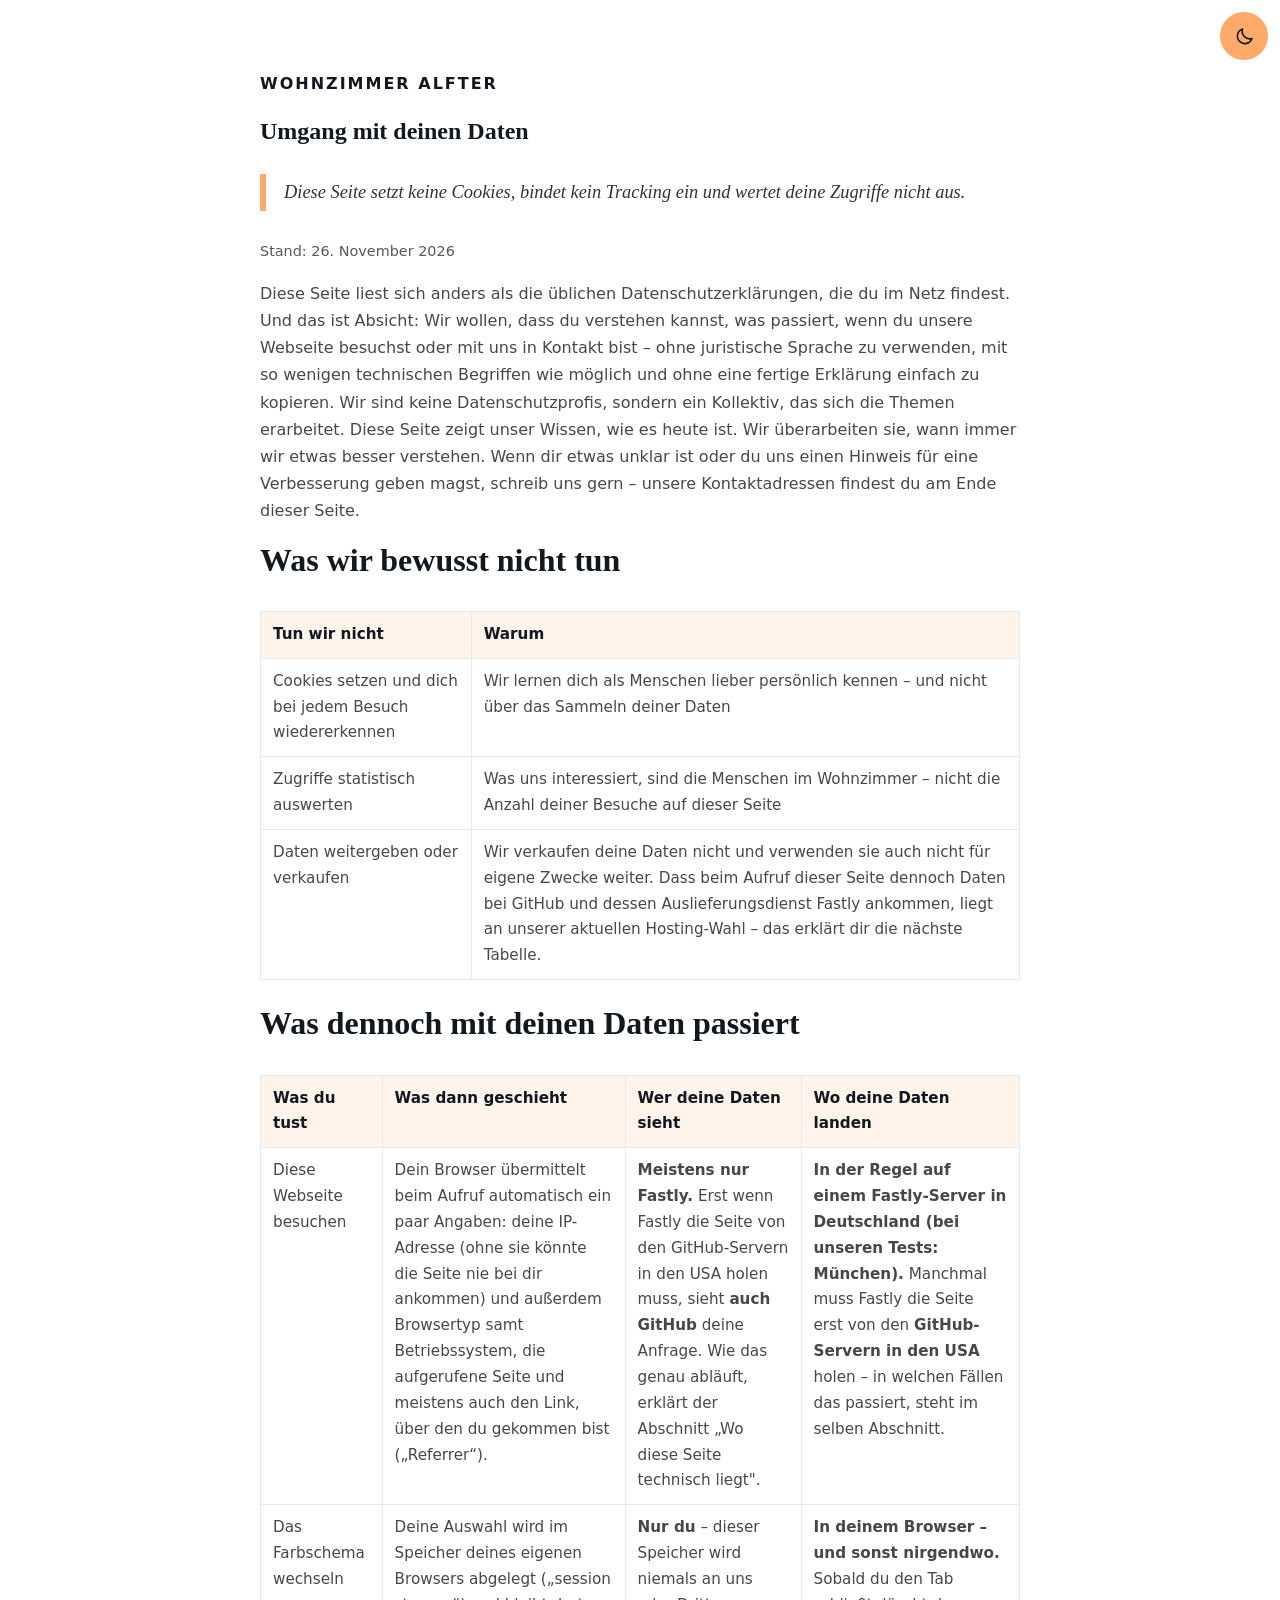
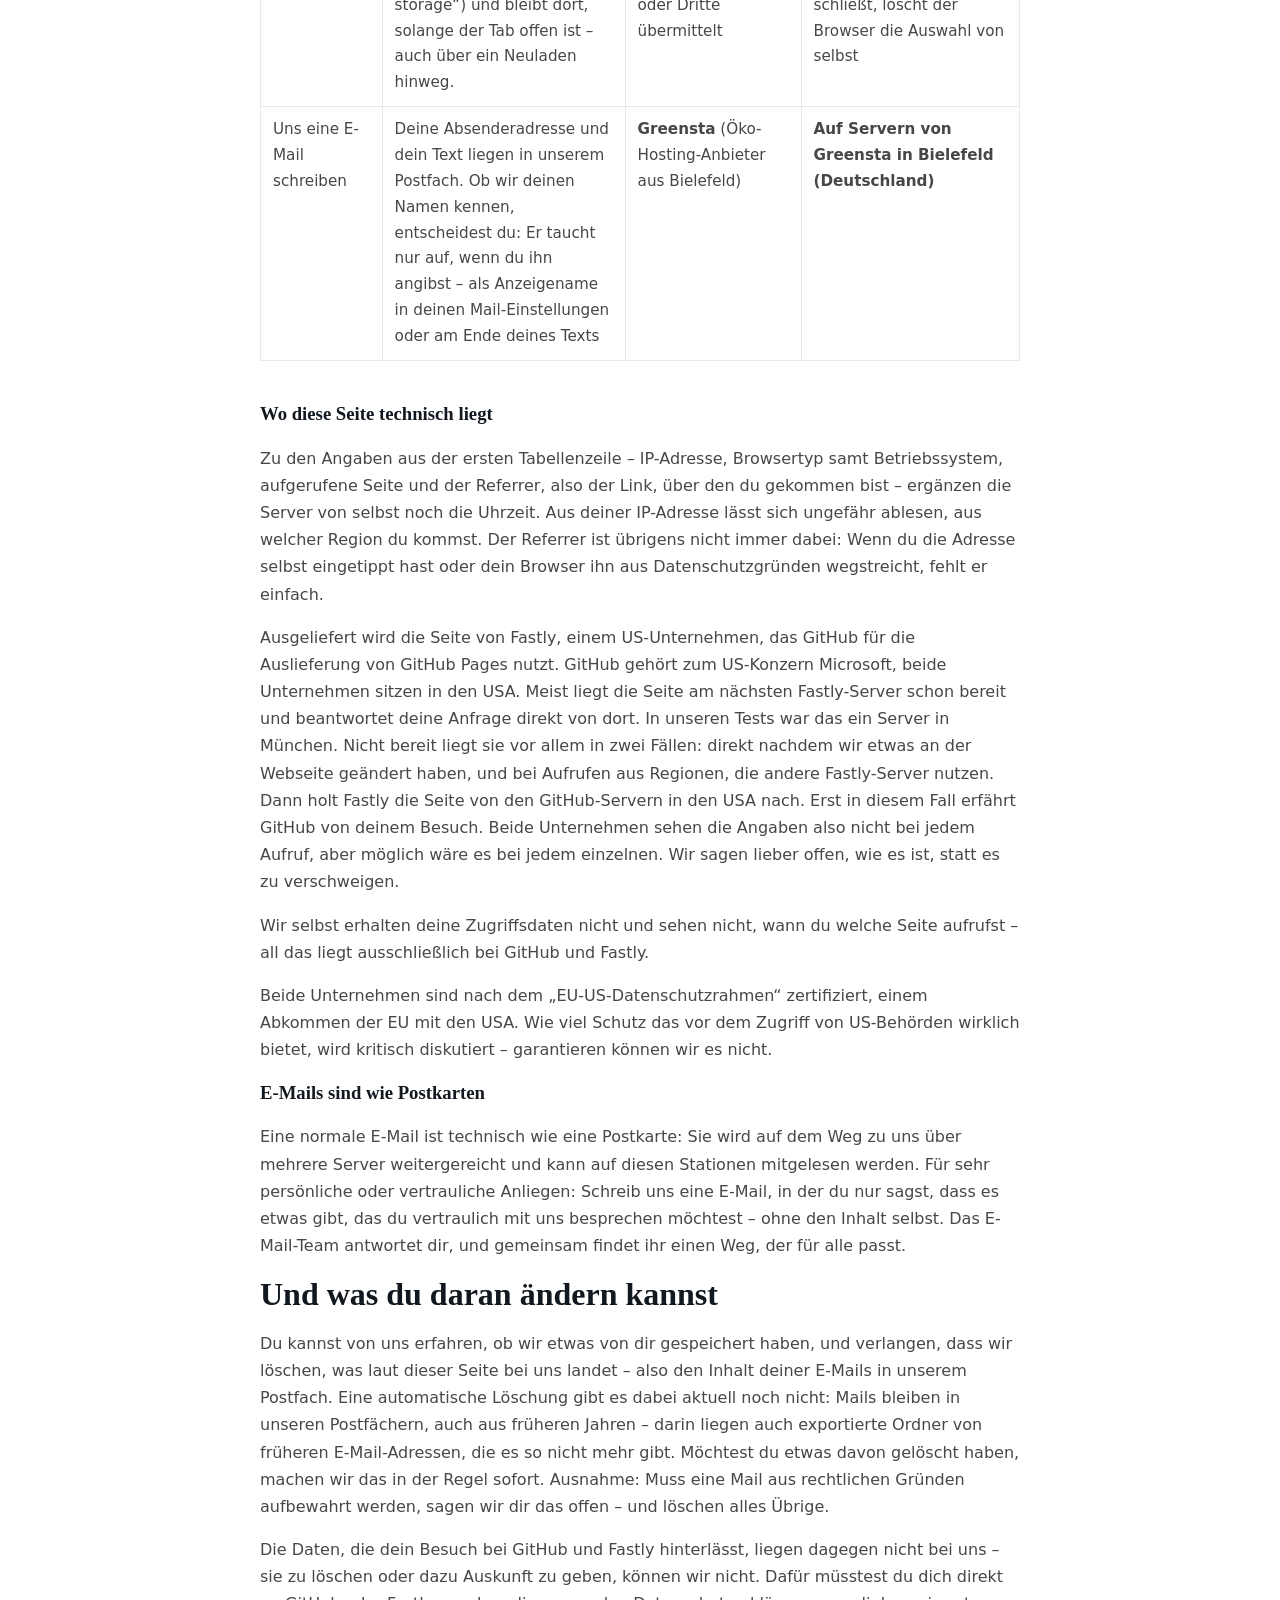
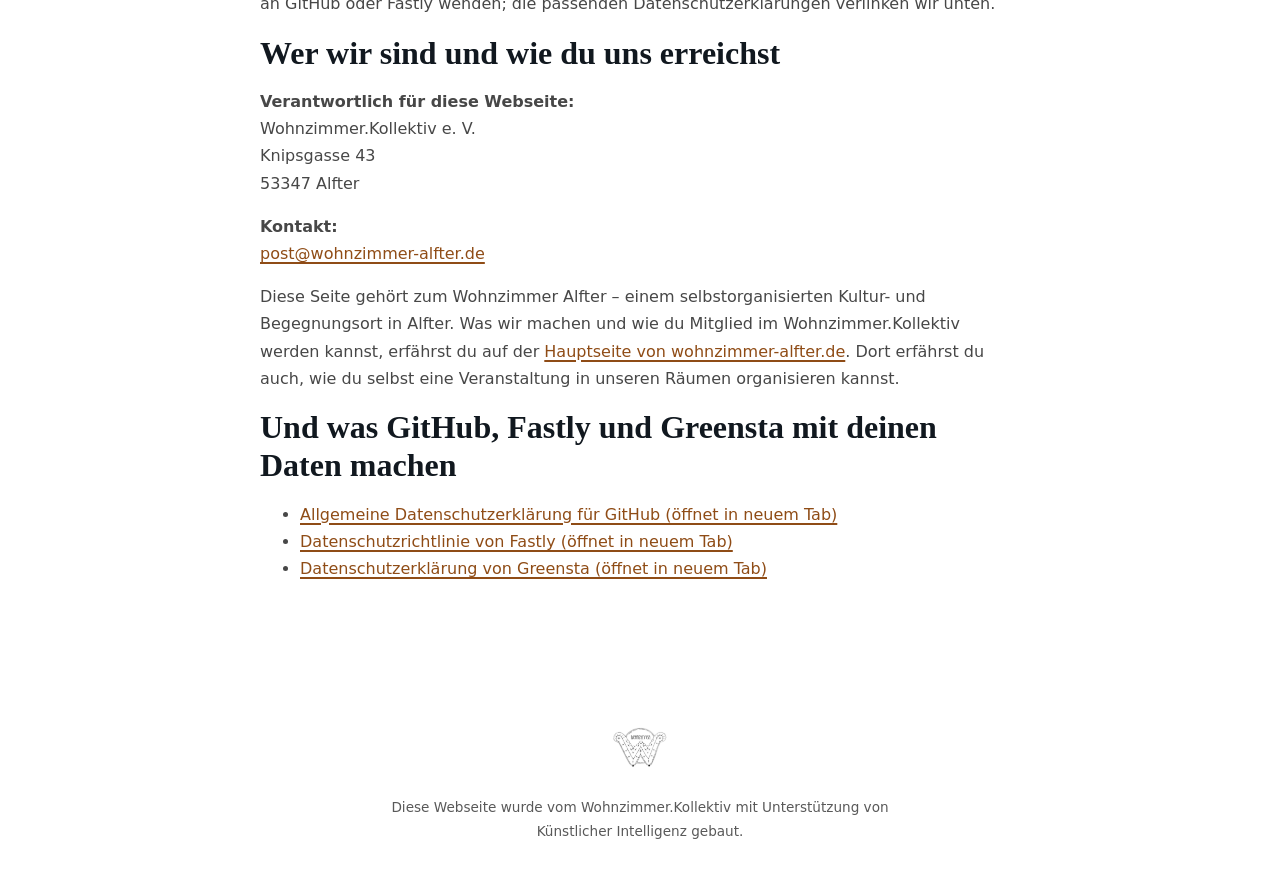
==== umgang-mit-daten.html @ 178ec010 "fix(content): Tabellenverweise auf der Datenseite präzisiert" ====
<!DOCTYPE html>
<html lang="de">
<head>
<meta charset="UTF-8">
<meta name="viewport" content="width=device-width, initial-scale=1.0">
<meta name="color-scheme" content="light dark">
<script>document.documentElement.classList.add("js");</script>
<script>
(function () {
  try {
    var theme = sessionStorage.getItem("theme");
    if (theme === "light" || theme === "dark") {
      document.documentElement.setAttribute("data-theme", theme);
    }
  } catch (e) {
    /* Ohne Speicherzugriff gilt das Systemtheme, wie bisher. */
  }
})();
</script>
<meta name="referrer" content="no-referrer">
<meta name="description" content="Wohnzimmer Alfter – Was mit deinen Daten passiert – und was nicht">
<title>Umgang mit deinen Daten – Wohnzimmer Alfter</title>

<link rel="stylesheet" href="assets/style.css">

<link
  rel="icon"
  type="image/jpeg"
  href="assets/wohnzimmer-logo.jpg"
>
</head>

<body>

<a class="skip-link" href="#inhalt">Zum Inhalt springen</a>

<button
  class="theme-toggle theme-toggle--floating"
  type="button"
  aria-label="Farbschema wechseln"
  title="Farbschema wechseln"
>
  <svg class="theme-icon theme-icon-sun" viewBox="0 0 24 24" aria-hidden="true">
    <circle cx="12" cy="12" r="4"></circle>
    <path d="M12 2v2m0 16v2M4.93 4.93l1.42 1.42m11.3 11.3 1.42 1.42M2 12h2m16 0h2M4.93 19.07l1.42-1.42m11.3-11.3 1.42-1.42"></path>
  </svg>
  <svg class="theme-icon theme-icon-moon" viewBox="0 0 24 24" aria-hidden="true">
    <path d="M20.5 14.2A8.5 8.5 0 0 1 9.8 3.5 8.5 8.5 0 1 0 20.5 14.2Z"></path>
  </svg>
</button>

<main id="inhalt" tabindex="-1">

<section>
<p class="kicker">Wohnzimmer Alfter</p>
<h1>Umgang mit deinen Daten</h1>

<div class="callout">
  <p>Diese Seite setzt keine Cookies, bindet kein
  Tracking ein und wertet deine Zugriffe nicht aus.</p>
</div>

<!-- Die "Stand"-Angabe nur aktualisieren, wenn die Seite eine neue
     Aussage trifft: etwa ein neuer Dienst, ein neuer Ort, an dem
     Daten landen, eine geänderte Rechtslage oder wenn ein Absatz,
     der erklärt, was mit Daten passiert, inhaltlich neu gefasst wurde.
     Änderungen, die keine neue Aussage treffen – Typo-Fixes,
     Markup-Reparaturen, CSS – lassen das Datum unberührt. -->
<p class="last-updated">Stand: <time datetime="2026-11-26">26. November 2026</time></p>

<p>
  Diese Seite liest sich anders als die üblichen
  Datenschutzerklärungen, die du im Netz findest. Und das ist
  Absicht: Wir wollen, dass du verstehen kannst, was passiert,
  wenn du unsere Webseite besuchst oder mit uns in Kontakt bist –
  ohne juristische Sprache zu verwenden, mit so wenigen
  technischen Begriffen wie möglich und ohne eine fertige
  Erklärung einfach zu kopieren. Wir sind
  keine Datenschutzprofis, sondern ein Kollektiv, das sich die
  Themen erarbeitet. Diese Seite zeigt unser Wissen, wie es heute
  ist. Wir überarbeiten sie, wann immer wir etwas besser verstehen.
  Wenn dir etwas unklar ist oder du uns einen Hinweis für eine
  Verbesserung geben magst, schreib uns gern – unsere Kontaktadressen
  findest du am Ende dieser Seite.
</p>

<h2>Was wir bewusst nicht tun</h2>

<div class="table-wrap">
<table>
  <thead>
    <tr><th>Tun wir nicht</th><th>Warum</th></tr>
  </thead>
  <tbody>
    <tr>
      <td>Cookies setzen und dich bei jedem Besuch wiedererkennen</td>
      <td>Wir lernen dich als Menschen lieber persönlich kennen – und nicht über das Sammeln deiner Daten</td>
    </tr>
    <tr>
      <td>Zugriffe statistisch auswerten</td>
      <td>Was uns interessiert, sind die Menschen im Wohnzimmer – nicht die Anzahl deiner Besuche auf dieser Seite</td>
    </tr>
    <tr>
      <td>Daten weitergeben oder verkaufen</td>
      <td>
        Wir verkaufen deine Daten nicht und verwenden sie auch
        nicht für eigene Zwecke weiter. Dass beim Aufruf dieser
        Seite dennoch Daten bei GitHub und dessen Auslieferungsdienst
        Fastly ankommen, liegt an unserer aktuellen Hosting-Wahl
        – das erklärt dir die nächste Tabelle.
      </td>
    </tr>
  </tbody>
</table>
</div>

<h2>Was dennoch mit deinen Daten passiert</h2>

<div class="table-wrap">
<table>
  <thead>
    <tr><th>Was du tust</th><th>Was dann geschieht</th><th>Wer deine Daten sieht</th><th>Wo deine Daten landen</th></tr>
  </thead>
  <tbody>
    <tr>
      <td>Diese Webseite besuchen</td>
      <td>
        Dein Browser übermittelt beim Aufruf automatisch ein paar
        Angaben: deine IP-Adresse (ohne sie könnte die Seite nie
        bei dir ankommen) und außerdem Browsertyp samt
        Betriebssystem, die aufgerufene Seite und meistens auch
        den Link, über den du gekommen bist („Referrer“).
      </td>
      <td>
        <strong>Meistens nur Fastly.</strong> Erst wenn Fastly
        die Seite von den GitHub-Servern in den USA holen muss,
        sieht <strong>auch GitHub</strong> deine Anfrage. Wie das
        genau abläuft, erklärt der Abschnitt
        „Wo diese Seite technisch liegt".
      </td>
      <td>
        <strong>In der Regel auf einem Fastly-Server in Deutschland
        (bei unseren Tests: München).</strong> Manchmal muss Fastly
        die Seite erst von den <strong>GitHub-Servern in den USA</strong>
        holen – in welchen Fällen das passiert, steht im selben
        Abschnitt.
      </td>
    </tr>
    <tr>
      <td>Das Farbschema wechseln</td>
      <td>
        Deine Auswahl wird im Speicher deines eigenen Browsers
        abgelegt („session storage“) und bleibt dort, solange der
        Tab offen ist – auch über ein Neuladen hinweg.
      </td>
      <td>
        <strong>Nur du</strong> – dieser Speicher wird niemals an
        uns oder Dritte übermittelt
      </td>
      <td>
        <strong>In deinem Browser – und sonst nirgendwo.</strong>
        Sobald du den Tab schließt, löscht der Browser die Auswahl
        von selbst
      </td>
    </tr>
    <tr>
      <td>Uns eine E-Mail schreiben</td>
      <td>
        Deine Absenderadresse und dein Text liegen in unserem
        Postfach. Ob wir deinen Namen kennen, entscheidest du:
        Er taucht nur auf, wenn du ihn angibst – als Anzeigename
        in deinen Mail-Einstellungen oder am Ende deines Texts
      </td>
      <td>
        <strong>Greensta</strong> (Öko-Hosting-Anbieter aus
        Bielefeld)
      </td>
      <td>
        <strong>Auf Servern von Greensta in Bielefeld
        (Deutschland)</strong>
      </td>
    </tr>
  </tbody>
</table>
</div>

<h3>Wo diese Seite technisch liegt</h3>

<p>
  Zu den Angaben aus der ersten Tabellenzeile – IP-Adresse,
  Browsertyp samt Betriebssystem, aufgerufene Seite und der
  Referrer, also der Link, über den du gekommen bist –
  ergänzen die Server von selbst noch die Uhrzeit. Aus deiner
  IP-Adresse lässt sich ungefähr ablesen, aus welcher Region du
  kommst. Der Referrer ist übrigens nicht immer dabei: Wenn du
  die Adresse selbst eingetippt hast oder dein Browser ihn aus
  Datenschutzgründen wegstreicht, fehlt er einfach.
</p>

<p>
  Ausgeliefert wird die Seite von Fastly, einem US-Unternehmen,
  das GitHub für die Auslieferung von GitHub Pages nutzt. GitHub
  gehört zum US-Konzern Microsoft, beide Unternehmen sitzen in
  den USA. Meist liegt die Seite am nächsten Fastly-Server schon
  bereit und beantwortet deine Anfrage direkt von dort. In
  unseren Tests war das ein Server in München. Nicht bereit
  liegt sie vor allem in zwei Fällen: direkt nachdem wir etwas
  an der Webseite geändert haben, und bei Aufrufen aus Regionen,
  die andere Fastly-Server nutzen. Dann holt Fastly die Seite
  von den GitHub-Servern in den USA nach. Erst in diesem Fall
  erfährt GitHub von deinem Besuch. Beide Unternehmen sehen die Angaben
  also nicht bei jedem Aufruf, aber möglich wäre es bei jedem einzelnen.
  Wir sagen lieber offen, wie es ist, statt es zu verschweigen.
</p>

<p>
  Wir selbst erhalten deine Zugriffsdaten nicht und sehen
  nicht, wann du welche Seite aufrufst – all das liegt
  ausschließlich bei GitHub und Fastly.
</p>

<p>
  Beide Unternehmen sind nach dem „EU-US-Datenschutzrahmen“
  zertifiziert, einem Abkommen der EU mit den USA. Wie viel Schutz
  das vor dem Zugriff von US-Behörden wirklich bietet, wird
  kritisch diskutiert – garantieren können wir es nicht.
</p>

<h3>E-Mails sind wie Postkarten</h3>

<p>
  Eine normale E-Mail ist technisch wie eine Postkarte: Sie
  wird auf dem Weg zu uns über mehrere Server weitergereicht
  und kann auf diesen Stationen mitgelesen werden.
  Für sehr persönliche oder vertrauliche Anliegen:
  Schreib uns eine E-Mail, in der du nur sagst, dass
  es etwas gibt, das du vertraulich mit uns besprechen
  möchtest – ohne den Inhalt selbst. Das E-Mail-Team antwortet
  dir, und gemeinsam findet ihr einen Weg, der für alle passt.
</p>

<h2>Und was du daran ändern kannst</h2>

<p>
  Du kannst von uns erfahren, ob wir etwas von dir gespeichert
  haben, und verlangen, dass wir löschen, was laut dieser Seite
  bei uns landet – also den Inhalt deiner E-Mails in unserem
  Postfach. Eine automatische Löschung gibt es dabei aktuell
  noch nicht: Mails bleiben in unseren Postfächern, auch aus
  früheren Jahren – darin liegen auch exportierte Ordner von
  früheren E-Mail-Adressen, die es so nicht mehr gibt. Möchtest
  du etwas davon gelöscht haben, machen wir das in der Regel
  sofort. Ausnahme: Muss eine Mail aus rechtlichen Gründen
  aufbewahrt werden, sagen wir dir das offen – und löschen
  alles Übrige.
</p>

<p>
  Die Daten, die dein Besuch bei GitHub und Fastly hinterlässt,
  liegen dagegen nicht bei uns – sie zu löschen oder dazu
  Auskunft zu geben, können wir nicht. Dafür müsstest du dich
  direkt an GitHub oder Fastly wenden; die passenden
  Datenschutzerklärungen verlinken wir unten.
</p>

<h2>Wer wir sind und wie du uns erreichst</h2>

<p>
  <strong>Verantwortlich für diese Webseite:</strong><br>
  Wohnzimmer.Kollektiv e. V.<br>
  Knipsgasse 43<br>
  53347 Alfter
</p>

<p>
  <strong>Kontakt:</strong><br>
  <!--
    Diese E-Mail-Adresse ist zum Schutz vor einfachen
    Sammel-Bots kodiert.

    @           = &#64;
    Bindestrich = &#45;
    Punkt       = &#46;
  -->
  <a href="mailto:post&#64;wohnzimmer&#45;alfter&#46;de">post@wohnzimmer-alfter.de</a>
</p>

<p>
  Diese Seite gehört zum Wohnzimmer Alfter – einem
  selbstorganisierten Kultur- und Begegnungsort in Alfter. Was wir
  machen und wie du Mitglied im Wohnzimmer.Kollektiv werden kannst,
  erfährst du auf der
  <a href="/">Hauptseite von wohnzimmer-alfter.de</a>.
  Dort erfährst du auch, wie du selbst eine Veranstaltung in
  unseren Räumen organisieren kannst.
</p>

<h2>Und was GitHub, Fastly und Greensta mit deinen Daten machen</h2>

<ul>
  <li>
    <a
      href="https://docs.github.com/de/site-policy/privacy-policies/github-general-privacy-statement"
      target="_blank"
      rel="noopener noreferrer"
    >Allgemeine Datenschutzerklärung für GitHub (öffnet in neuem Tab)</a>
  </li>
  <li>
    <a
      href="https://www.fastly.com/de/privacy"
      target="_blank"
      rel="noopener noreferrer"
    >Datenschutzrichtlinie von Fastly (öffnet in neuem Tab)</a>
  </li>
  <li>
    <a
      href="https://greensta.de/datenschutz"
      target="_blank"
      rel="noopener noreferrer"
    >Datenschutzerklärung von Greensta (öffnet in neuem Tab)</a>
  </li>
</ul>

</section>

</main>

<footer class="site-footer">
  <img
    src="assets/wohnzimmer-logo.jpg"
    alt="Logo des Wohnzimmers Alfter"
    width="447"
    height="447"
    loading="lazy"
  >
  <p class="footer-credit">
    Diese Webseite wurde vom Wohnzimmer.Kollektiv
    mit Unterstützung von Künstlicher Intelligenz gebaut.
  </p>
</footer>

<script>
const themeToggle = document.querySelector(".theme-toggle");
const root = document.documentElement;
const systemDark = window.matchMedia("(prefers-color-scheme: dark)");

function currentTheme() {
  return root.dataset.theme || (systemDark.matches ? "dark" : "light");
}

function updateThemeLabel() {
  const label = currentTheme() === "dark"
    ? "Hellen Modus aktivieren"
    : "Dunklen Modus aktivieren";
  themeToggle.setAttribute("aria-label", label);
  themeToggle.title = label;
}

updateThemeLabel();

themeToggle.addEventListener("click", () => {
  const next = currentTheme() === "dark" ? "light" : "dark";
  root.dataset.theme = next;
  try {
    sessionStorage.setItem("theme", next);
  } catch (e) {
    /* Wenn der Speicherzugriff verweigert wird, funktioniert das
       Umschalten trotzdem; die Wahl bleibt dann nur bis zum
       nächsten Neuladen erhalten. Das ist gewollt. */
  }
  updateThemeLabel();
});

systemDark.addEventListener("change", () => {
  if (!root.dataset.theme) updateThemeLabel();
});
</script>

</body>
</html>
---- assets/style.css ----
:root {
  color-scheme: light dark;

  --color-text:          light-dark(#474747, #f2f2f2);
  --color-heading:       light-dark(#11181F, #ffffff);
  --color-link:          light-dark(#8f4c16, #ffd19e);
  --color-cta-text:      #11181F;
  --color-text-strong:   light-dark(#333333, #ffffff);
  --color-text-muted:    light-dark(#595959, #d0d0d0);
  --color-background:    light-dark(#ffffff, #101010);
  --color-surface-soft:  light-dark(#fff3ea, #191919);
  --color-border:        light-dark(#e8e8e8, #767676);
  --color-border-mobile: light-dark(#f0f0f0, #767676);
  --color-accent:        light-dark(#ffa96b, #ffb477);
  --color-accent-hover:  light-dark(#ff9b4d, #ffc890);
  --color-link-hover:    light-dark(#8f4c16, #ffe0bd);
  --nav-height: 56px;
}

:root[data-theme="light"] { color-scheme: light; }
:root[data-theme="dark"]  { color-scheme: dark; }

body {
  font-family: system-ui, -apple-system, "Segoe UI", Roboto, Helvetica, Arial, sans-serif;
  line-height: 1.7;
  margin: 0;
  color: var(--color-text);
  background: var(--color-background);
  text-align: start;
}

.skip-link {
  position: absolute;
  inset-block-start: 12px;
  inset-inline-start: 12px;
  z-index: 100;
  padding-block: 10px;
  padding-inline: 16px;
  background: var(--color-background);
  color: var(--color-text);
  border-radius: 0 0 6px 0;
  font-size: 1rem;
  transform: translateY(-200%);
}

.skip-link:focus {
  transform: none;
}

h1,h2,h3,h4{font-family:Georgia,"Times New Roman",serif;color:var(--color-heading);line-height:1.2;font-weight:600;}
header.hero{position:relative;min-height:70vh;display:flex;flex-direction:column;justify-content:flex-end;align-items:center;text-align:center;color:#fff;overflow:hidden;}
header.hero img{position:absolute;inset:0;width:100%;height:100%;object-fit:cover;filter:saturate(.5) contrast(1.02) sepia(.15);}
header.hero .veil{position:absolute;inset:0;background:linear-gradient(to top,rgba(17,24,31,.72),rgba(17,24,31,.15) 60%,rgba(17,24,31,.1));}

header.hero .inner {
  position: relative;
  z-index: 2;
  padding-block: 60px 48px;
  padding-inline: 20px;
  display: flex;
  flex-direction: column;
  align-items: center;
  gap: 16px;
}

header.hero .logo{position:relative;width:92px;height:92px;object-fit:cover;border-radius:50%;border:3px solid rgba(255,255,255,.85);filter:none;}
header.hero h1{font-size:clamp(2.4rem,7vw,4rem);letter-spacing:.02em;color:#fff;margin:0;}
header.hero p.tag {
  font-family: Georgia, serif;
  font-style: italic;
  font-size: clamp(1rem, 2.5vw, 1.3rem);
  color: #f5d9c4;
  margin-block: 14px 0;
  margin-inline: auto;
  max-width: 600px;
}

nav {
  position: sticky;
  top: 0;
  z-index: 20;
  background: var(--color-background);
  box-shadow: 0 2px 6px rgba(17, 24, 31, .08);
}

nav ul {
  list-style: none;
  margin: 0;
  padding: 0;
  display: flex;
  justify-content: center;
  flex-wrap: wrap;
  column-gap: 6px;
}

@media (min-width: 641px) {
  nav ul[popover] {
    position: static;
    inset: auto;
    width: auto;
    margin: 0;
    border: 0;
    padding: 0;
    overflow: visible;
    background: transparent;
    color: inherit;
  }
}

nav li {
  margin: 0;
}

nav a {
  display: block;
  padding-block: 14px;
  padding-inline: 16px;
  color: var(--color-link);
  text-decoration: none;
  font-size: .9rem;
  letter-spacing: .5px;
  border-block-end: 2px solid transparent;
}
  
nav a:hover {
  color: var(--color-link-hover);
  border-block-end-color: var(--color-link-hover);
}

nav a.active {
  border-block-end-color: var(--color-link-hover);
  font-weight: 600;
}

html:not(.js) .theme-toggle { display: none; }

.theme-toggle {
  position: absolute;
  top: 50%;
  right: 12px;
  transform: translateY(-50%);
  display: grid;
  place-items: center;
  width: 48px;
  height: 48px;
  padding: 0;
  border: 0;
  border-radius: 50%;
  background: var(--color-accent);
  color: var(--color-cta-text);
  cursor: pointer;
}

.theme-icon {
  width: 21px;
  height: 21px;
  fill: none;
  stroke: currentColor;
  stroke-width: 1.8;
  stroke-linecap: round;
  stroke-linejoin: round;
}

.theme-icon-sun {
  display: none;
}

.theme-icon-moon {
  display: block;
}

:root[data-theme="dark"] {
  .theme-icon-sun {
    display: block;
  }
  .theme-icon-moon {
    display: none;
  }
}

@media (prefers-color-scheme: dark) {
  :root:not([data-theme]) {
    .theme-icon-sun {
      display: block;
    }
    .theme-icon-moon {
      display: none;
    }
  }
}

main {
  max-width: 760px;
  margin-block: 0;
  margin-inline: auto;
  padding-inline: 20px;
}

section {
  padding-block: 70px;
  scroll-margin-top: var(--nav-height);
  border-block-end: 1px solid var(--color-border);
}

section:last-of-type {
  border-block-end: none;
}

section h2 {
  font-size: clamp(1.6rem, 3.5vw, 2rem);
  margin-block: 0 8px;
}

section .kicker {
  text-transform: uppercase;
  letter-spacing: 2px;
  font-size: 1rem;
  color: var(--color-heading);
  font-weight: 600;
  margin-block: 0 6px;
}

#neuigkeiten .news-item + .news-item {
  margin-block-start: 2rem;
}

#neuigkeiten details > summary {
  max-width: 100%;
  padding: 0.65rem 0.9rem;
  border: 1px solid var(--color-heading);
  border-radius: 0.35rem;
  color: var(--color-heading);
  font-weight: 600;
  cursor: pointer;
}

#neuigkeiten details > summary:hover {
  color: var(--color-link-hover);
  border-color: var(--color-link-hover);
}

#neuigkeiten details[open] > summary {
  margin-block-end: 0.75rem;
}

section .lede{font-size:1.1rem;color:var(--color-text-strong);letter-spacing:.2px;}

.panel {
  background: var(--color-surface-soft);
  border: 2px solid var(--color-accent);
  border-radius: 4px;
  padding-block: 26px 6px;
  padding-inline: 26px;
  margin-block: 28px;
}

.panel h3 {
  margin-block-start: 0;
}

.panel p{letter-spacing:.3px;}

.callout {
  border-inline-start: 6px solid var(--color-accent);
  padding-block: 4px;
  padding-inline: 18px;
  margin-block: 28px;
  color: var(--color-text-strong);
}

.callout p{font-family:Georgia,serif;font-style:italic;font-size:1.15rem;line-height:1.6;margin:0;}

figure {
  margin-block: 26px;
}

figure img{width:100%;height:auto;display:block;border-radius:4px;filter:saturate(.55) contrast(1.02) sepia(.14);}
figure.wide img{max-height:420px;object-fit:cover;}

figcaption {
  font-size: 1rem;
  color: var(--color-text-muted);
  margin-block-start: 8px;
  letter-spacing: normal;
  line-height: 1.5;
}

.gallery {
  display: grid;
  grid-template-columns: 1fr 1fr;
  gap: 14px;
  margin-block: 24px;
}

.gallery figure{margin:0;}
.gallery img{width:100%;height:220px;object-fit:cover;border-radius:4px;filter:saturate(.55) contrast(1.02) sepia(.14);}
.gallery figcaption{font-size:1rem;}

ol.steps {
  padding-inline-start: 20px;
}

ol.steps li {
  margin-block-end: 12px;
}

.contact-grid {
  display: grid;
  grid-template-columns: 1fr 1fr;
  gap: 24px;
  margin-block-start: 22px;
}

.contact-block{border:1px solid var(--color-border);border-radius:6px;padding:20px;}

.contact-block h3 {
  margin-block-start: 0;
  font-size: 1.05rem;
}

.contact-block a{color:var(--color-link);}

a {
  color: var(--color-link);
  text-decoration: underline;
  text-underline-offset: 0.2em;
  text-decoration-thickness: 1.5px;
}

a:hover {
  color: var(--color-link-hover);
  text-decoration-thickness: 2px;
}

.cta {
  display: inline-block;
  background: var(--color-accent);
  color: var(--color-link);
  text-decoration: none;
  font-weight: 600;
  padding-block: 12px;
  padding-inline: 22px;
  border-radius: 4px;
  margin-block-start: 10px;
  letter-spacing: .5px;
}

.cta:hover{background:var(--color-accent-hover);color:var(--color-link);}
.cta,.cta:hover{color:var(--color-cta-text);}

.site-footer {
  text-align: center;
  margin-block: 50px 44px;
}

.site-footer img {
  height: 56px;
  width: auto;
  opacity: 0.9;
  margin-block-end: 14px;
}

.footer-credit {
  font-size: 0.85rem;
  color: var(--color-text-muted);
  max-width: 60ch;
  margin-block: 0;
  margin-inline: auto;
}

.footer-credit a {
  padding-block: 12px;
  margin-block-start: 4px;
}

.nav-toggle{display:none;background:none;border:none;cursor:pointer;padding:14px;margin:0;}

.nav-toggle .bar {
  display: block;
  width: 22px;
  height: 2px;
  background: var(--color-heading);
  margin-block: 5px;
  transition: transform .2s ease, opacity .2s ease;
}

@supports not selector(:popover-open) {
  html:not(.js) .nav-toggle {
    display: none;
  }
}

@media (max-width: 640px) {
  :root {
    --nav-height: 64px;
  }

  nav {
    padding-block: 8px;
  }
  
  .gallery,
  .contact-grid {
    grid-template-columns: 1fr;
  }

  /* Der Burger-Button hat eine feste Größe von 48×48 Pixel.
     Zusammen mit dem Abstand über und unter ihm ist die
     Navigationsleiste dadurch immer genau 64 Pixel hoch.
     Das Menü weiter unten wird genau an diesen Wert
     angepasst (top: 64px), damit es direkt unter der
     Leiste erscheint. */
  .nav-toggle {
    display: flex;
    flex-direction: column;
    justify-content: center;
    align-items: center;
    gap: 5px;
    width: 48px;
    height: 48px;
    padding: 0;
    margin-block: 0;
    margin-inline: auto 6px;
  }

  .nav-toggle .bar {
    margin-block: 0;
  }

  .theme-toggle {
    right: 64px;
}
 
  nav ul:not(:popover-open) {
    display: none;
  }

  nav ul:popover-open {
    display: flex;
    flex-direction: column;
    flex-wrap: nowrap;
    justify-content: flex-start;
    row-gap: 8px;
    box-sizing: border-box;
    position: fixed;
    inset: auto;
    top: 64px;
    left: 0;
    margin: 0;
    border: 0;
    padding-block: 6px;
    padding-inline: 8px;
    background: var(--color-background);
    box-shadow: 0 4px 12px rgba(17, 24, 31, .12);
    max-height: calc(100vh - 64px);
    max-height: calc(100dvh - 64px);
    overflow-y: auto;
    overscroll-behavior-y: contain;
  }

  nav ul:popover-open a {
    padding-block: 10px;
    padding-inline: 20px;
    text-align: center;
    border-block-end: 1px solid var(--color-border-mobile);
    border-inline-start: 4px solid transparent;
  }

  nav ul:popover-open a.active {
    border-inline-start-color: var(--color-link-hover);
    background: var(--color-surface-soft);
    font-weight: 600;
  }

  nav ul:popover-open a:last-child {
    border-block-end: none;
  }

  @supports not selector(:popover-open) {
    html:not(.js) nav ul {
      display: flex;
    }

    html.js nav ul {
      display: none;
    }
  }

  /* Fallback für Browser ohne Popover-API: das JS steuert die
     Sichtbarkeit über die Klasse .open (siehe Script unten). */

  nav ul.open {
    display: flex;
    box-sizing: border-box;
    position: absolute;
    top: 100%;
    bottom: auto;
    left: 0;
    right: 0;
    flex-direction: column;
    row-gap: 8px;
    justify-content: flex-start;
    flex-wrap: nowrap;
    background: var(--color-background);
    box-shadow: 0 4px 12px rgba(17, 24, 31, .12);
    z-index: 1;
    max-height: calc(100vh - 56px);
    max-height: calc(100dvh - 56px);
    overflow-y: auto;
    overscroll-behavior-y: contain;
    padding-block: 6px;
    padding-inline: 8px;
  }

  nav ul.open.open-up {
    top: auto;
    bottom: 100%;
  }

  nav ul.open a {
    padding-block: 10px;
    padding-inline: 20px;
    text-align: center;
    border-block-end: 1px solid var(--color-border-mobile);
    border-inline-start: 4px solid transparent;
  }

  nav ul.open a.active {
    border-inline-start-color: var(--color-link-hover);
    background: var(--color-surface-soft);
    font-weight: 600;
  }

  nav ul.open a:last-child {
    border-block-end: none;
  }
}

  nav.open .nav-toggle .bar:nth-child(1){transform:translateY(7px) rotate(45deg);}
  nav.open .nav-toggle .bar:nth-child(2){opacity:0;}
  nav.open .nav-toggle .bar:nth-child(3){transform:translateY(-7px) rotate(-45deg);}

:focus-visible {
  outline: 3px solid var(--color-link-hover);
  outline-offset: 3px;
}

header.hero .hero-copy {
  padding-block: 10px;
  padding-inline: 18px;
  border-radius: 8px;
  background: rgba(17, 24, 31, .86);
}

@media (prefers-reduced-motion: no-preference) {
  html {
    scroll-behavior: smooth;
  }
}

@media (prefers-reduced-motion: reduce) {
  .nav-toggle .bar {
    transition: none;
  }
}

/* Floating theme toggle (Umgang-mit-Daten-Seite, ohne Navigation) */
.theme-toggle--floating {
  position: fixed;
  inset-block-start: 12px;
  inset-inline-end: 12px;
  transform: none;
  z-index: 30;
}

table {
  width: 100%;
  border-collapse: collapse;
  margin-block: 24px;
  font-size: 0.95rem;
}

caption {
  text-align: start;
  font-weight: 600;
  color: var(--color-heading);
  margin-block-end: 10px;
}

th, td {
  border: 1px solid var(--color-border);
  padding: 10px 12px;
  text-align: start;
  vertical-align: top;
}

th {
  background: var(--color-surface-soft);
  color: var(--color-heading);
}

.table-wrap {
  overflow-x: auto;
}

.table-wrap table {
  min-width: 560px;
}

.last-updated {
  font-size: 0.9rem;
  color: var(--color-text-muted);
}
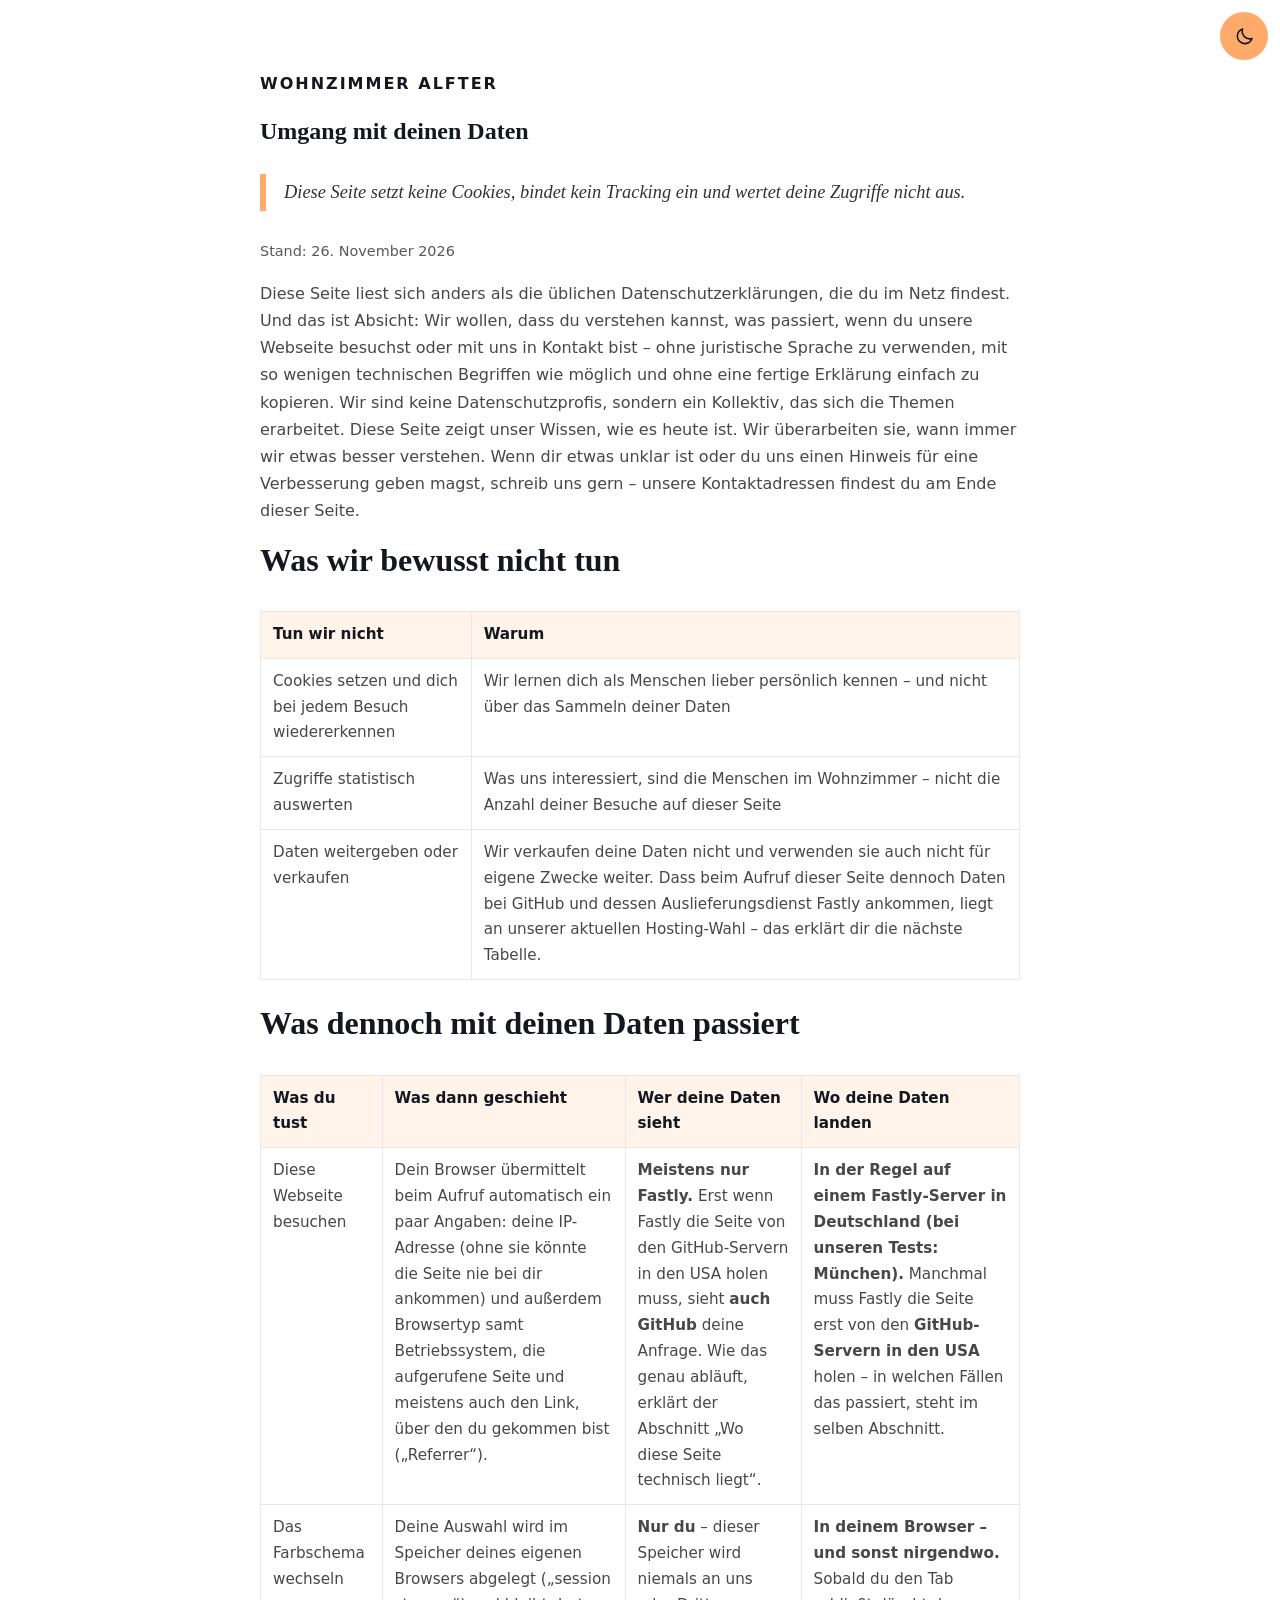
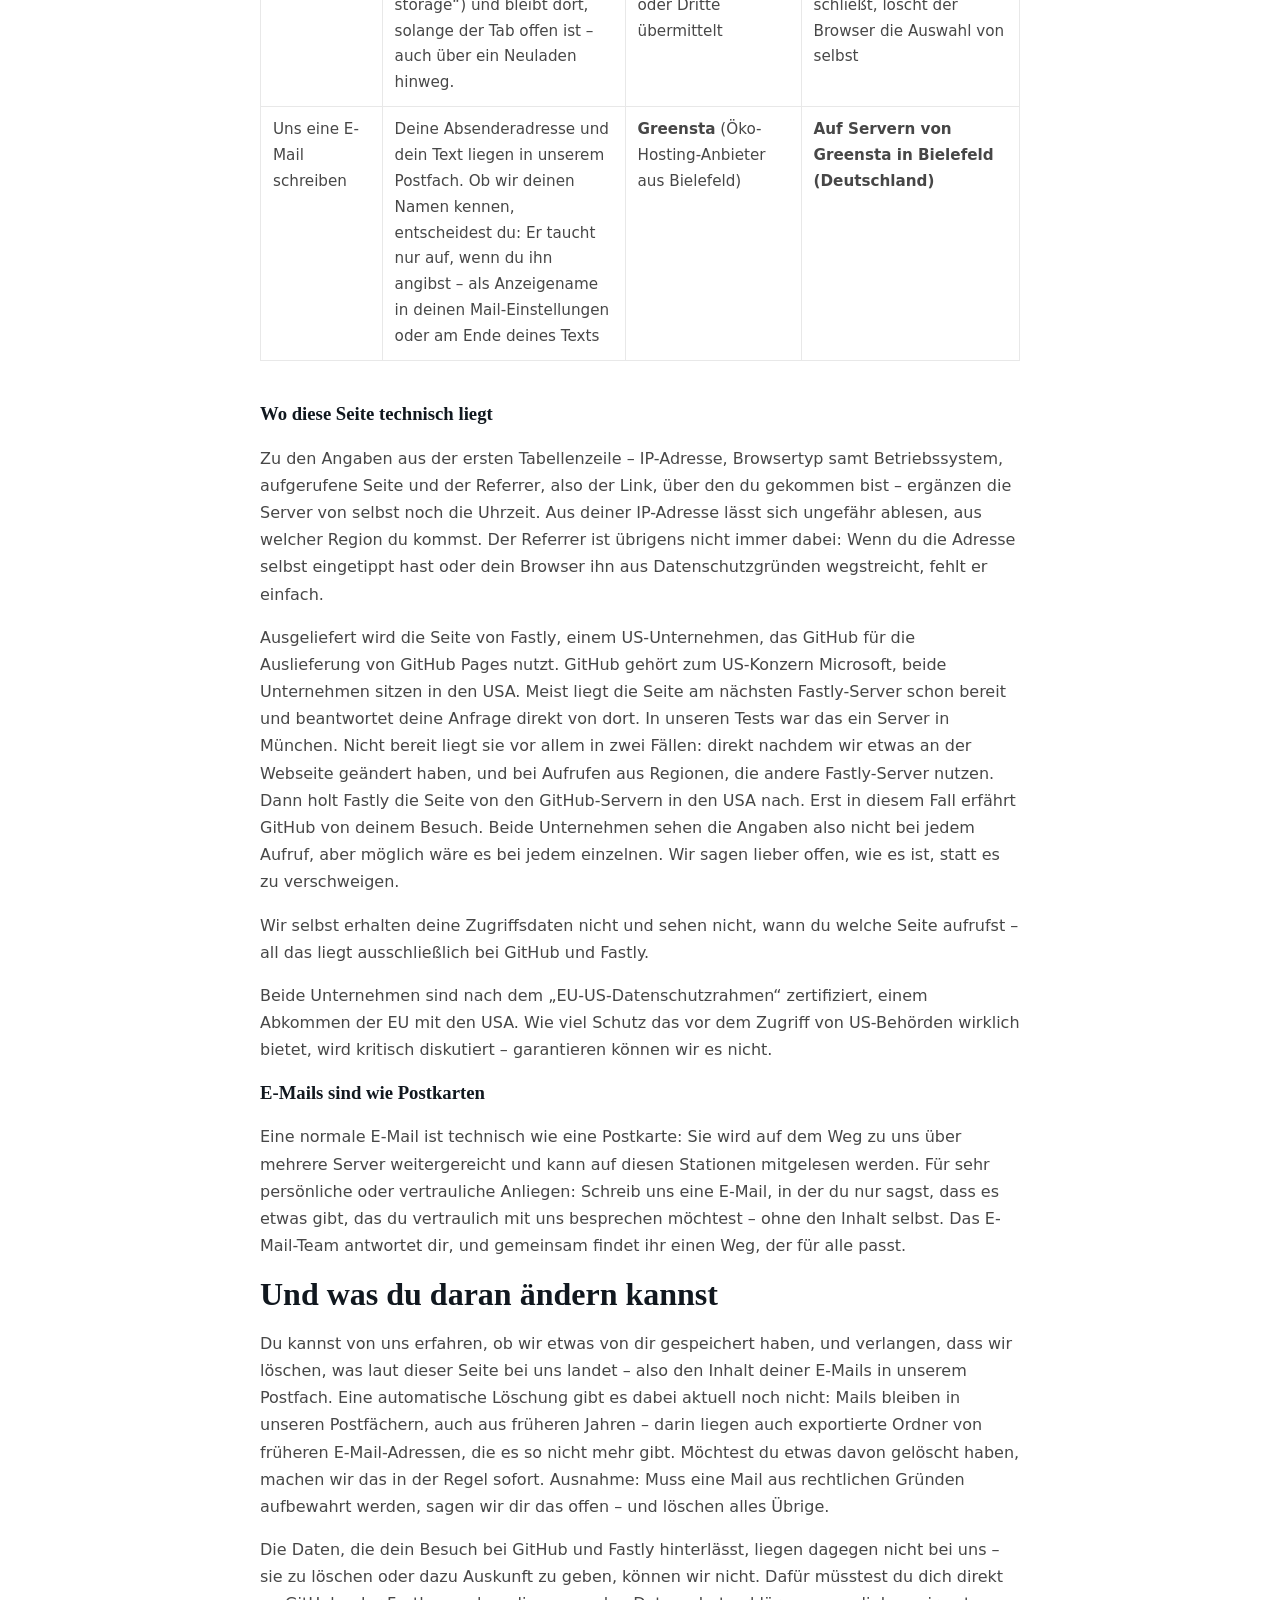
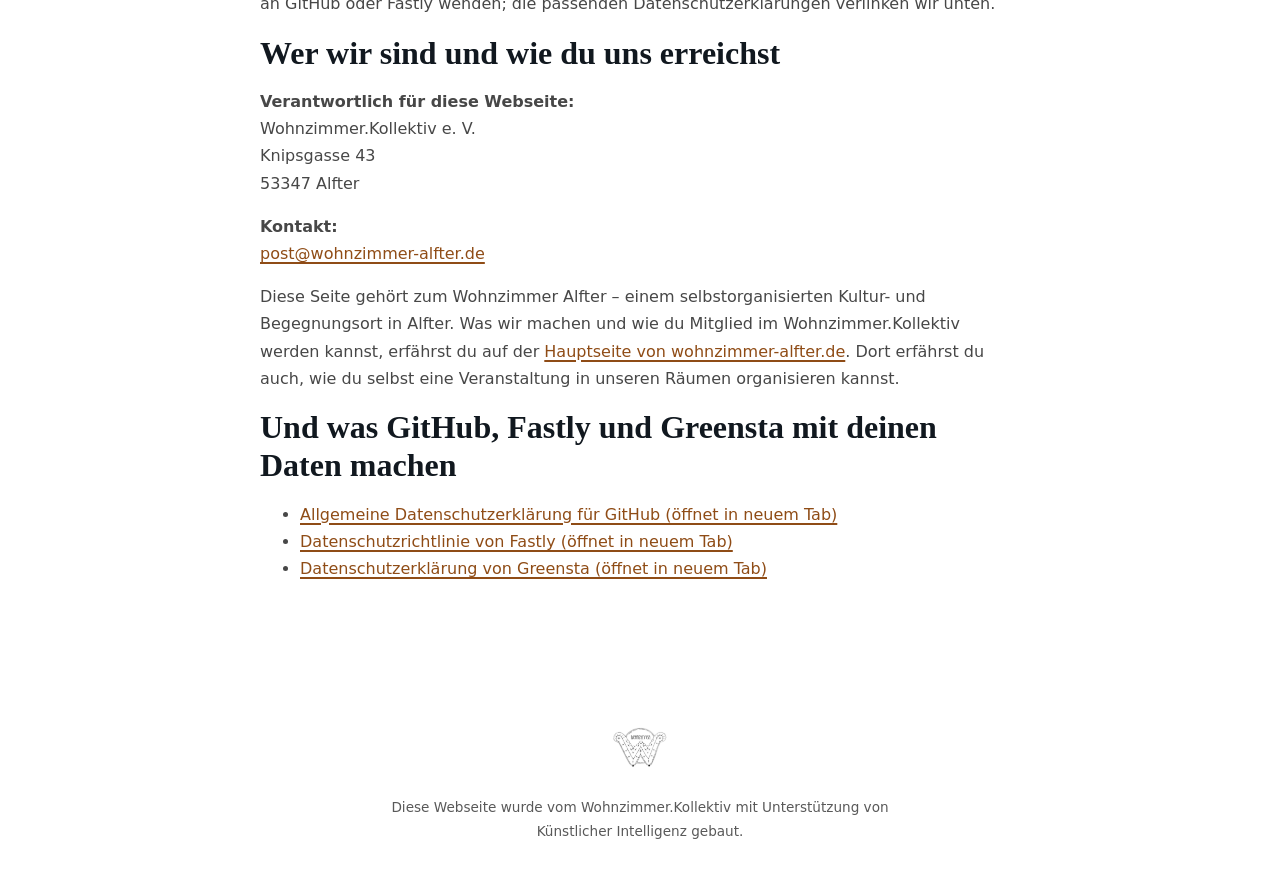
==== commit 30d2d128: "fix(content): schließendes Anführungszeichen ergänzt" ====
--- a/umgang-mit-daten.html
+++ b/umgang-mit-daten.html
@@ -136,7 +136,7 @@
         die Seite von den GitHub-Servern in den USA holen muss,
         sieht <strong>auch GitHub</strong> deine Anfrage. Wie das
         genau abläuft, erklärt der Abschnitt
-        „Wo diese Seite technisch liegt".
+        „Wo diese Seite technisch liegt“.
       </td>
       <td>
         <strong>In der Regel auf einem Fastly-Server in Deutschland
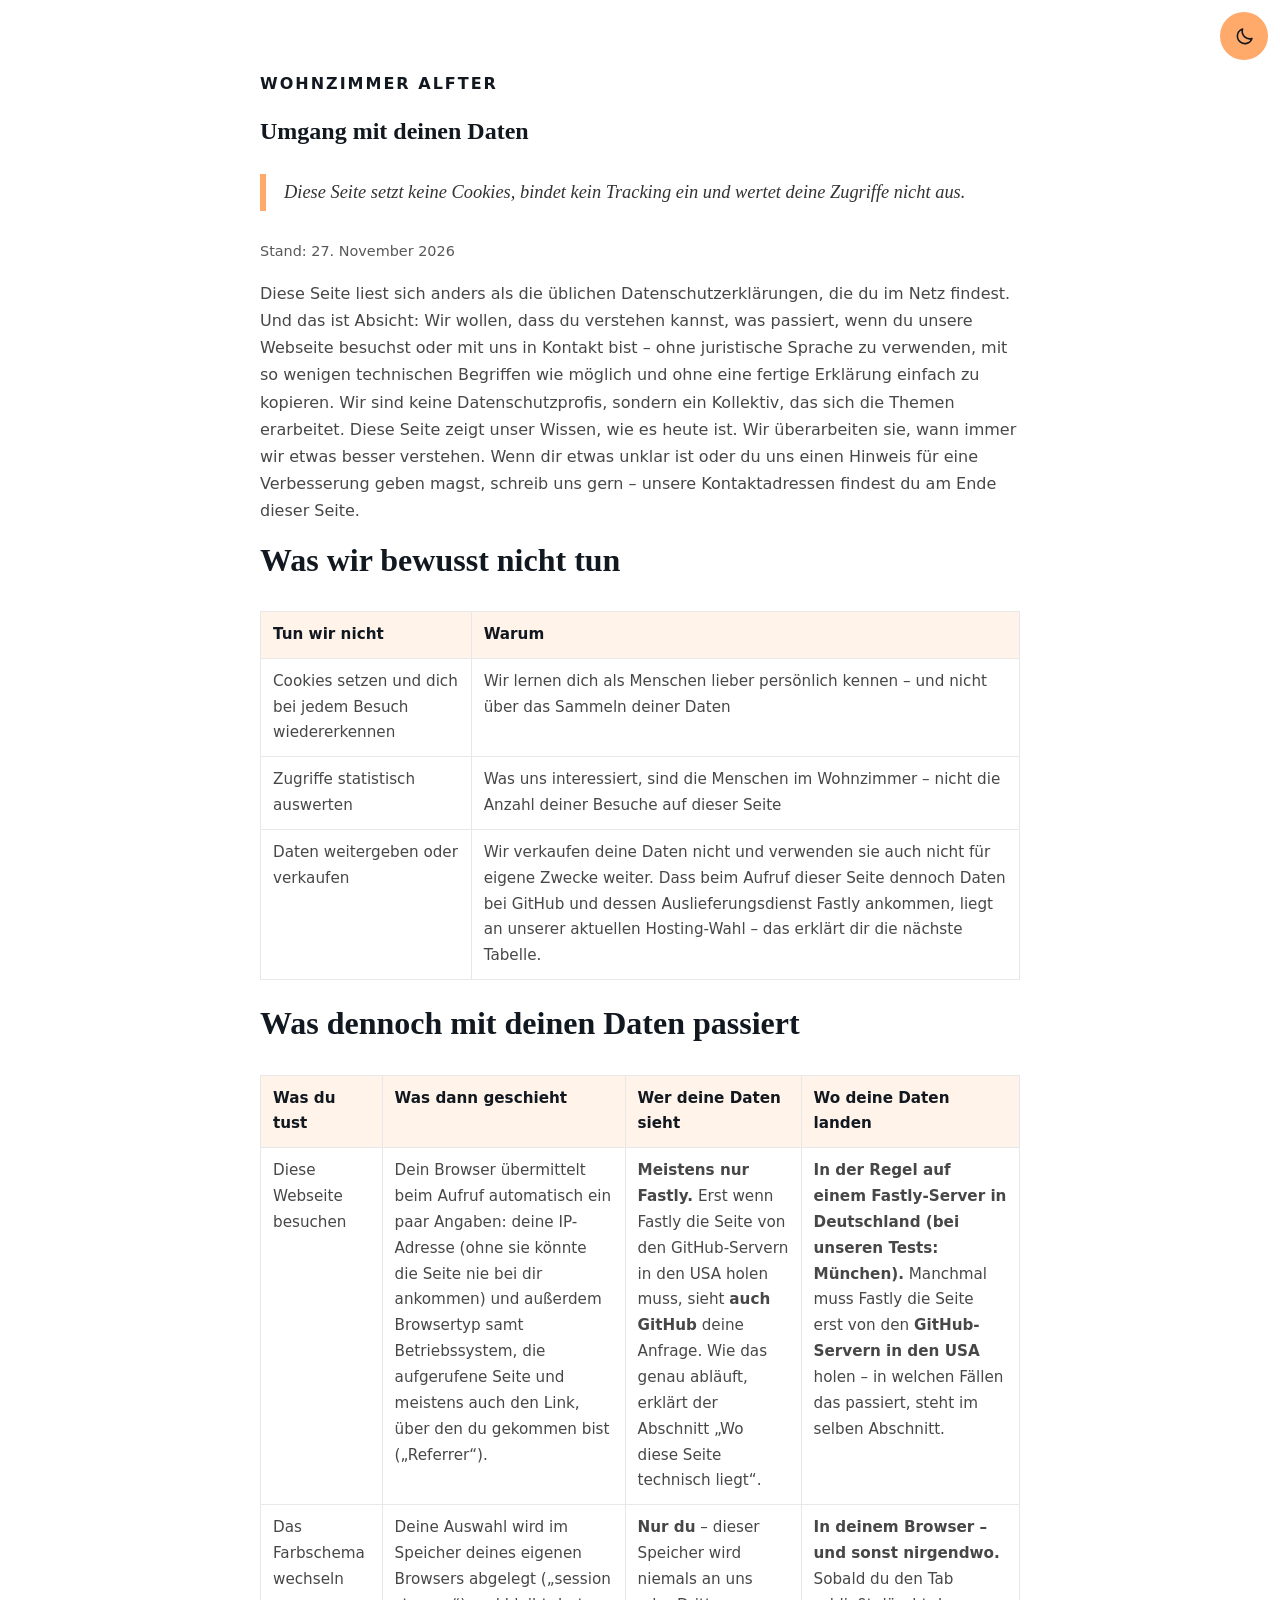
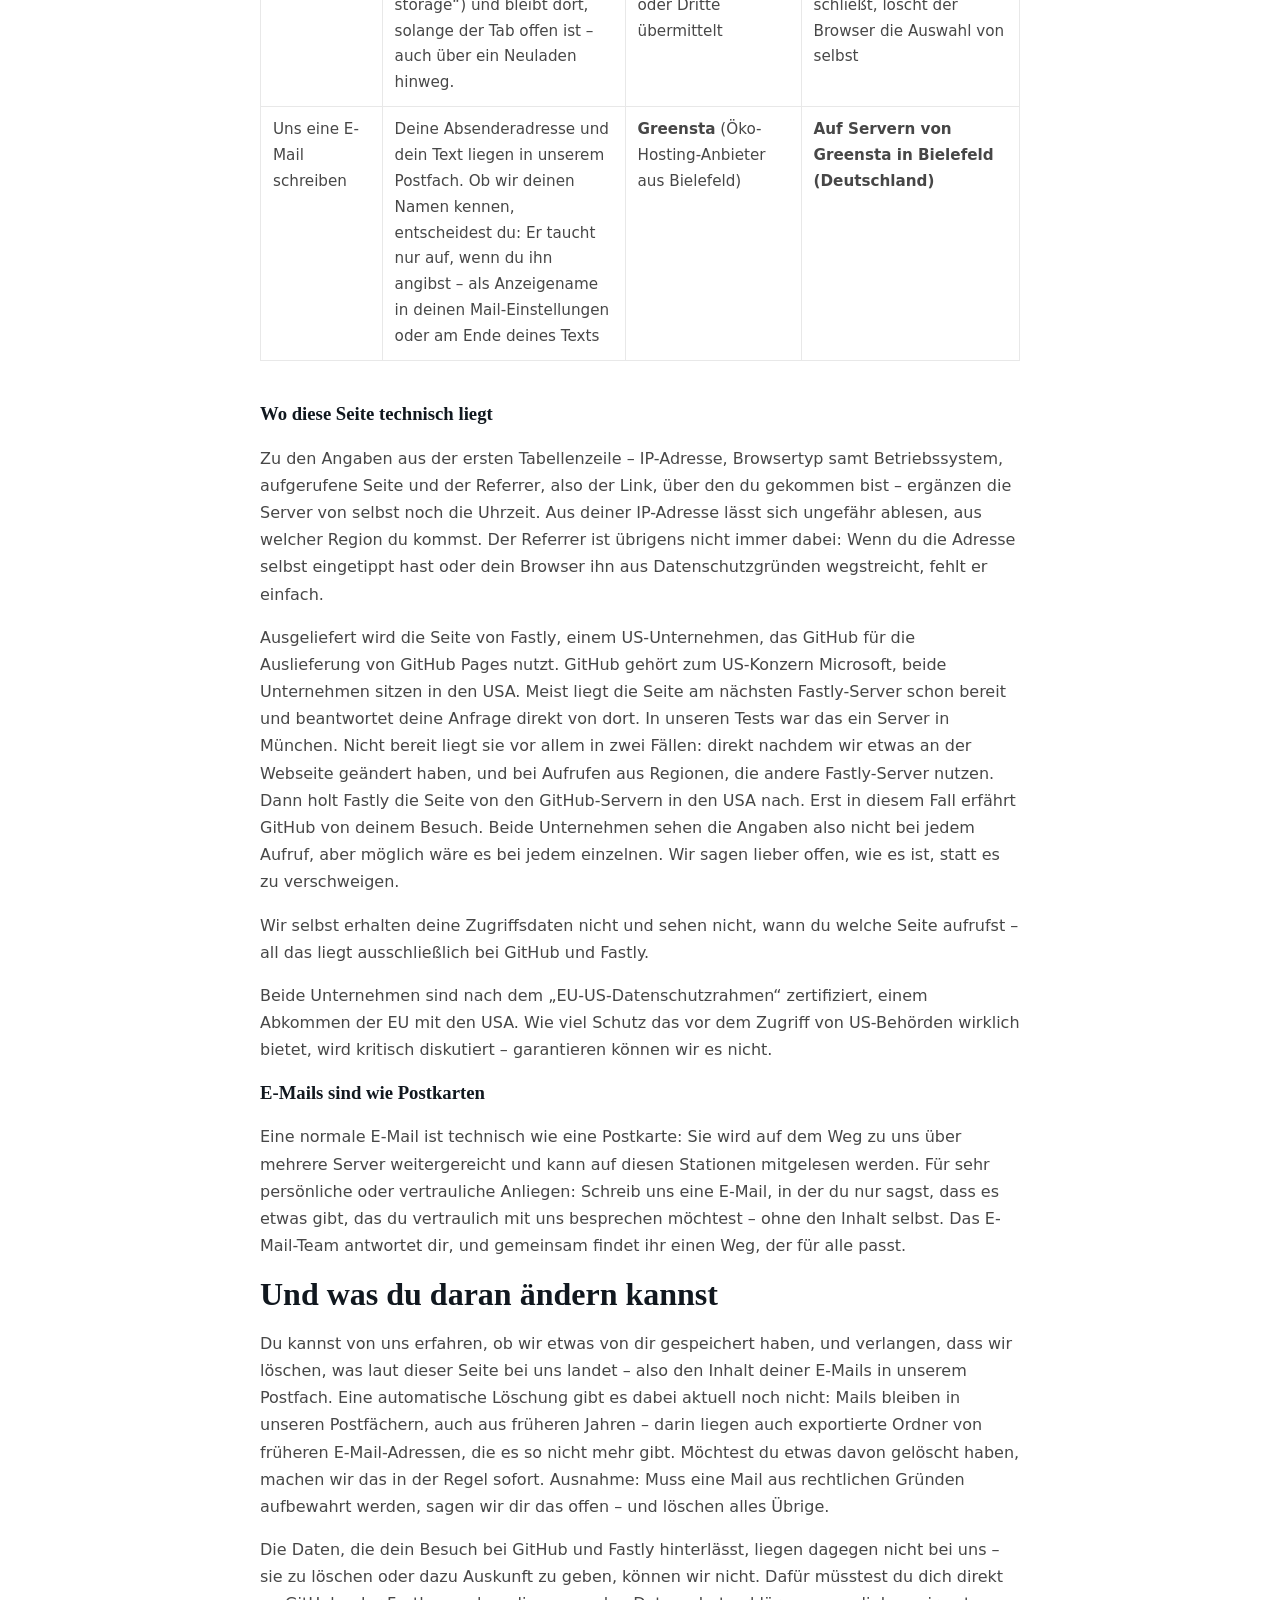
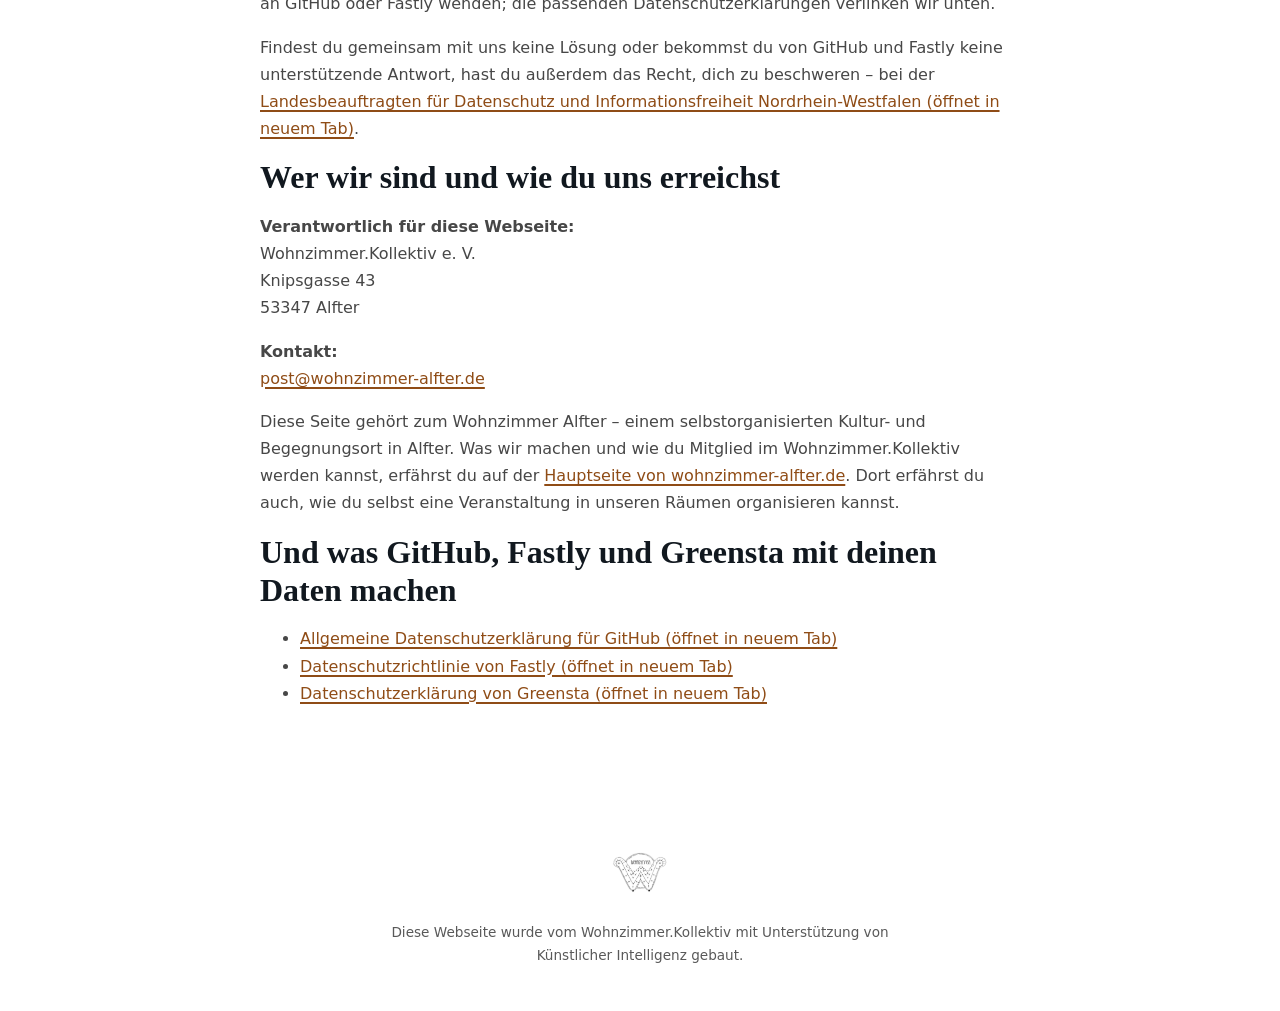
==== commit 94d26019: "feat(content): Beschwerdemöglichkeit bei der LDI NRW wieder aufgenommen" ====
--- a/umgang-mit-daten.html
+++ b/umgang-mit-daten.html
@@ -66,7 +66,7 @@
      der erklärt, was mit Daten passiert, inhaltlich neu gefasst wurde.
      Änderungen, die keine neue Aussage treffen – Typo-Fixes,
      Markup-Reparaturen, CSS – lassen das Datum unberührt. -->
-<p class="last-updated">Stand: <time datetime="2026-11-26">26. November 2026</time></p>
+<p class="last-updated">Stand: <time datetime="2026-11-27">27. November 2026</time></p>
 
 <p>
   Diese Seite liest sich anders als die üblichen
@@ -261,6 +261,18 @@
   Auskunft zu geben, können wir nicht. Dafür müsstest du dich
   direkt an GitHub oder Fastly wenden; die passenden
   Datenschutzerklärungen verlinken wir unten.
+</p>
+
+<p>
+  Findest du gemeinsam mit uns keine Lösung oder bekommst du
+  von GitHub und Fastly keine unterstützende Antwort, hast du
+  außerdem das Recht, dich zu beschweren – bei der
+  <a
+    href="https://www.ldi.nrw.de/"
+    target="_blank"
+    rel="noopener noreferrer"
+  >Landesbeauftragten für Datenschutz und Informationsfreiheit
+  Nordrhein-Westfalen (öffnet in neuem Tab)</a>.
 </p>
 
 <h2>Wer wir sind und wie du uns erreichst</h2>
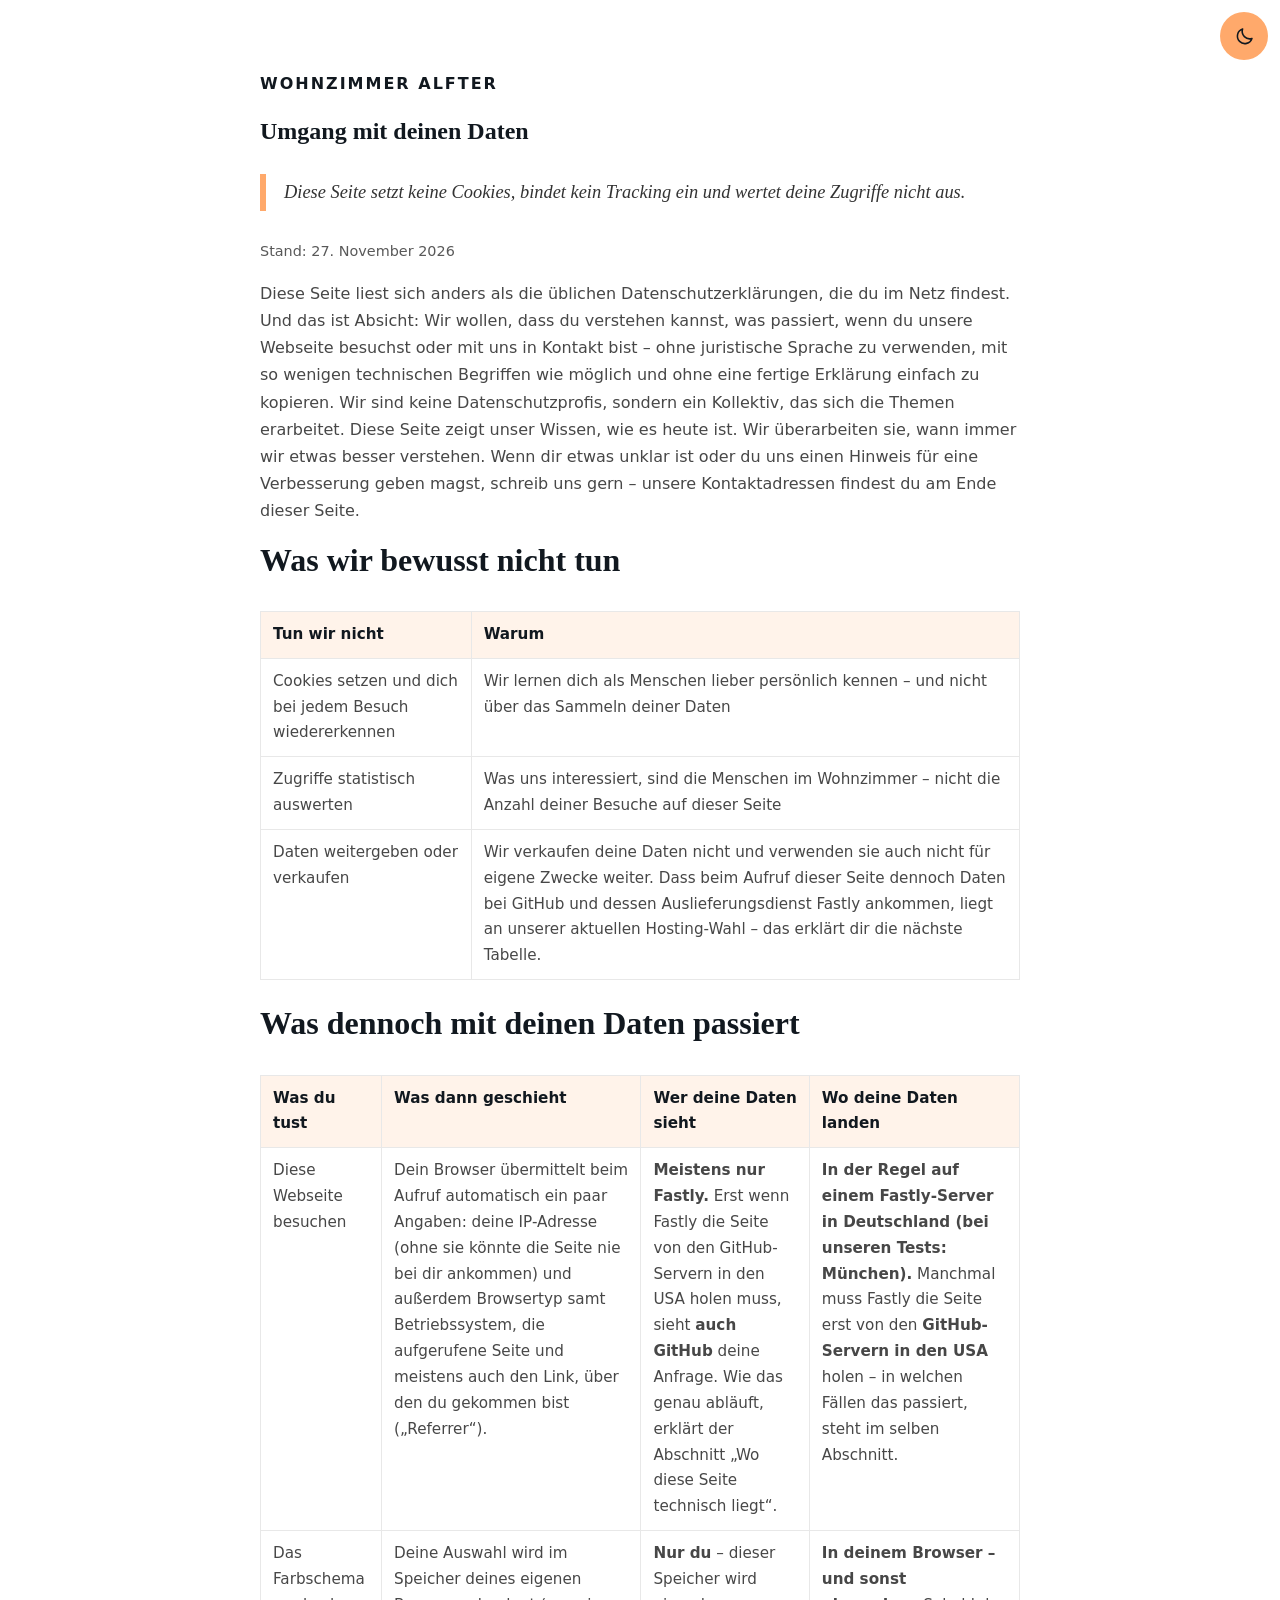
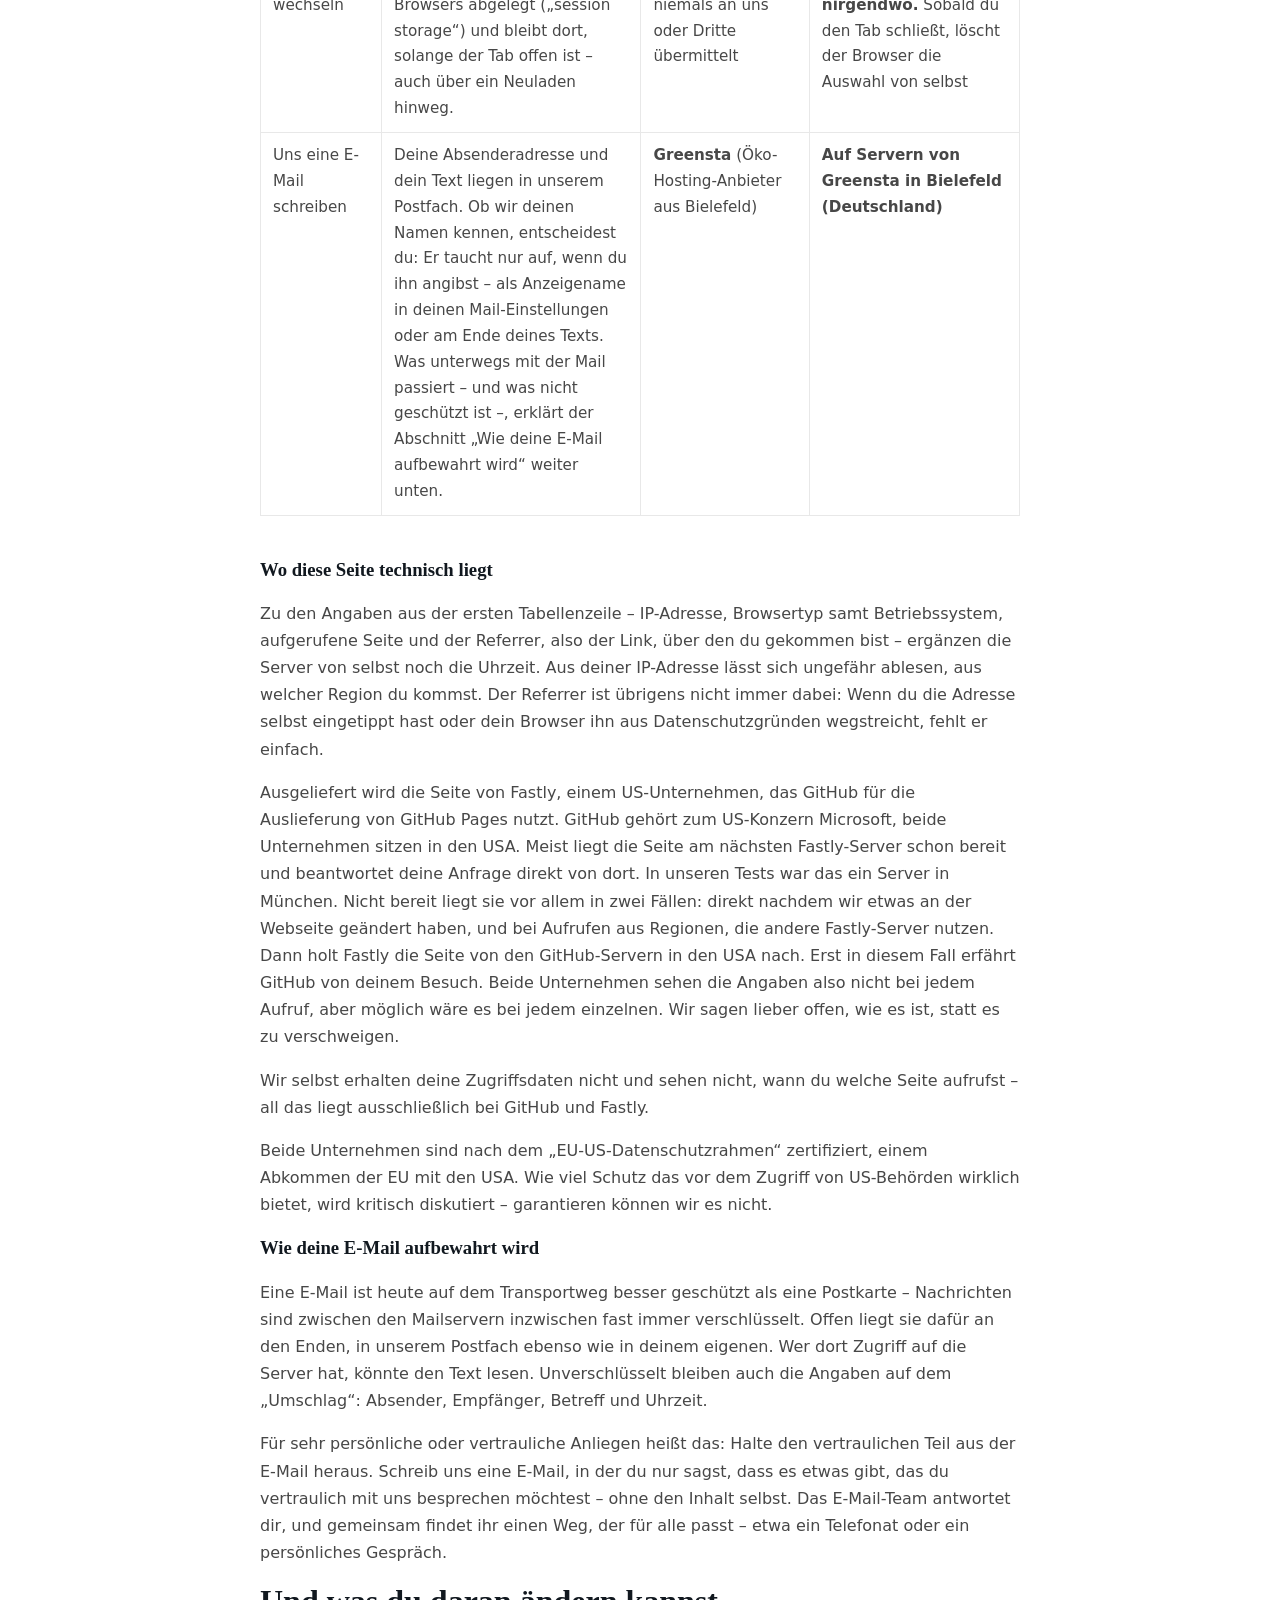
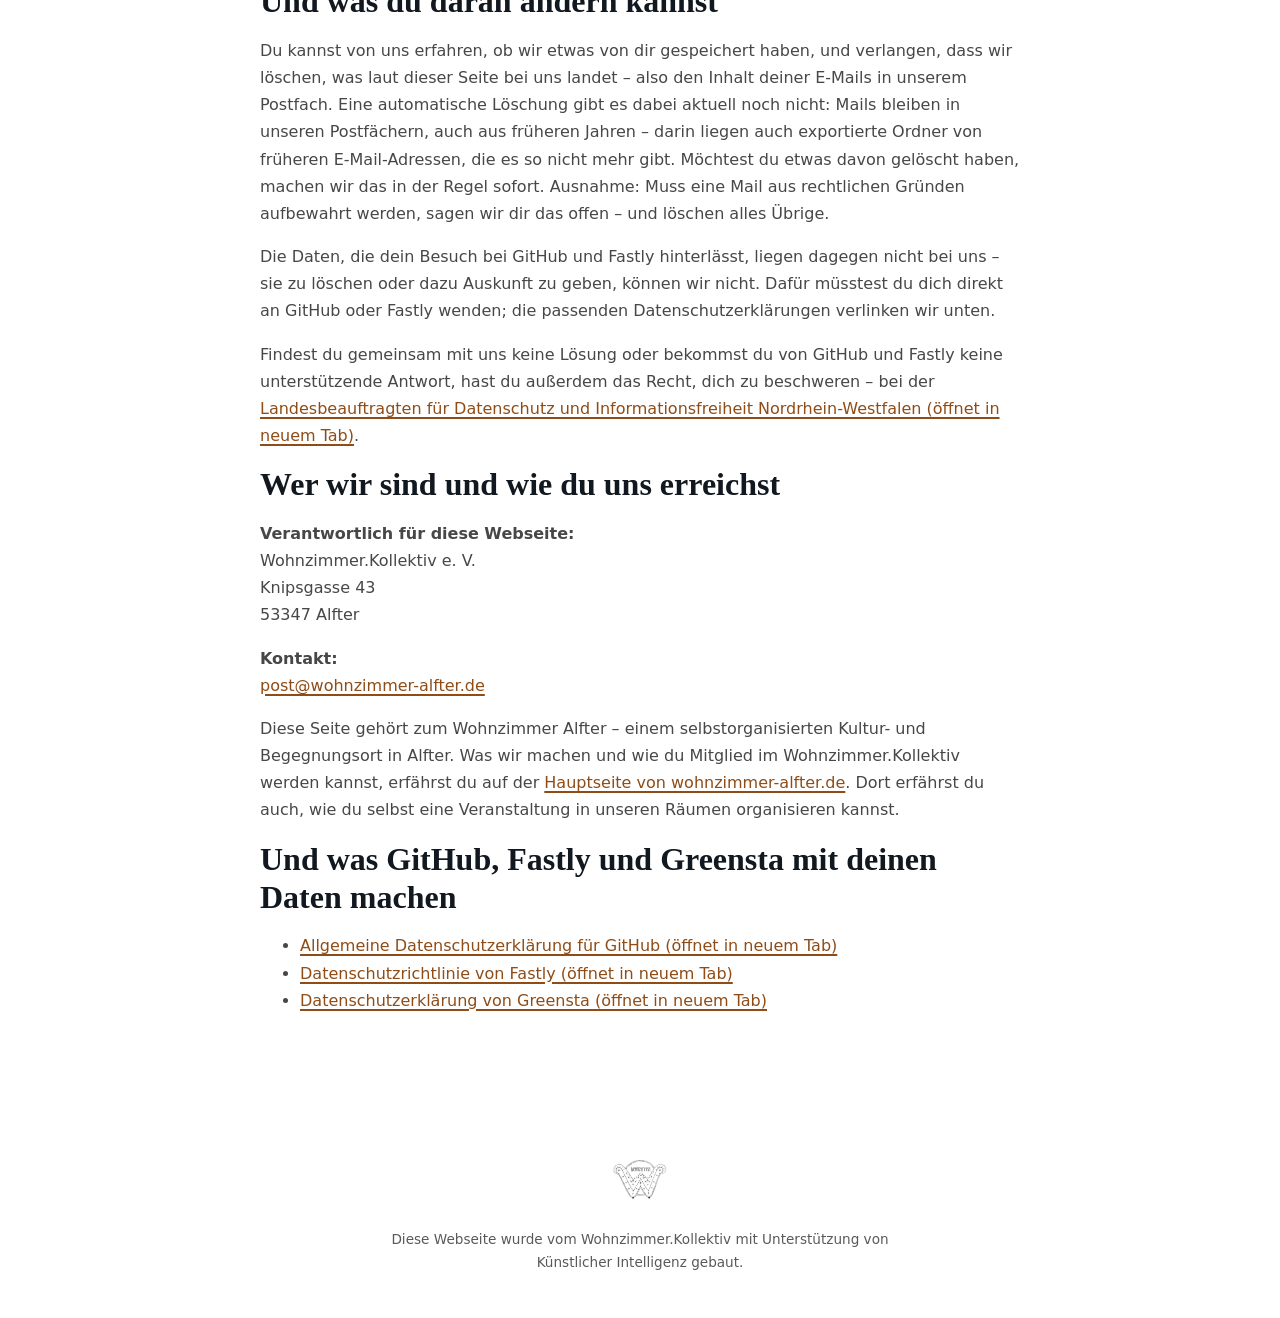
==== commit d7740e14: "fix(content): Postkarten-Vergleich ausgetauscht, Verweis auf Mail-Abschnitt ergänzt" ====
--- a/umgang-mit-daten.html
+++ b/umgang-mit-daten.html
@@ -169,7 +169,10 @@
         Deine Absenderadresse und dein Text liegen in unserem
         Postfach. Ob wir deinen Namen kennen, entscheidest du:
         Er taucht nur auf, wenn du ihn angibst – als Anzeigename
-        in deinen Mail-Einstellungen oder am Ende deines Texts
+        in deinen Mail-Einstellungen oder am Ende deines Texts.
+        Was unterwegs mit der Mail passiert – und was nicht
+        geschützt ist –, erklärt der Abschnitt „Wie deine
+        E-Mail aufbewahrt wird“ weiter unten.
       </td>
       <td>
         <strong>Greensta</strong> (Öko-Hosting-Anbieter aus
@@ -226,17 +229,26 @@
   kritisch diskutiert – garantieren können wir es nicht.
 </p>
 
-<h3>E-Mails sind wie Postkarten</h3>
-
-<p>
-  Eine normale E-Mail ist technisch wie eine Postkarte: Sie
-  wird auf dem Weg zu uns über mehrere Server weitergereicht
-  und kann auf diesen Stationen mitgelesen werden.
-  Für sehr persönliche oder vertrauliche Anliegen:
-  Schreib uns eine E-Mail, in der du nur sagst, dass
-  es etwas gibt, das du vertraulich mit uns besprechen
-  möchtest – ohne den Inhalt selbst. Das E-Mail-Team antwortet
-  dir, und gemeinsam findet ihr einen Weg, der für alle passt.
+<h3>Wie deine E-Mail aufbewahrt wird</h3>
+
+<p>
+  Eine E-Mail ist heute auf dem Transportweg besser geschützt
+  als eine Postkarte – Nachrichten sind zwischen den Mailservern
+  inzwischen fast immer verschlüsselt. Offen liegt sie dafür an
+  den Enden, in unserem Postfach ebenso wie in deinem eigenen.
+  Wer dort Zugriff auf die Server hat, könnte den Text lesen.
+  Unverschlüsselt bleiben auch die Angaben auf dem „Umschlag“:
+  Absender, Empfänger, Betreff und Uhrzeit.
+</p>
+
+<p>
+  Für sehr persönliche oder vertrauliche Anliegen heißt das:
+  Halte den vertraulichen Teil aus der E-Mail heraus. Schreib
+  uns eine E-Mail, in der du nur sagst, dass es etwas gibt, das
+  du vertraulich mit uns besprechen möchtest – ohne den Inhalt
+  selbst. Das E-Mail-Team antwortet dir, und gemeinsam findet
+  ihr einen Weg, der für alle passt – etwa ein Telefonat oder
+  ein persönliches Gespräch.
 </p>
 
 <h2>Und was du daran ändern kannst</h2>
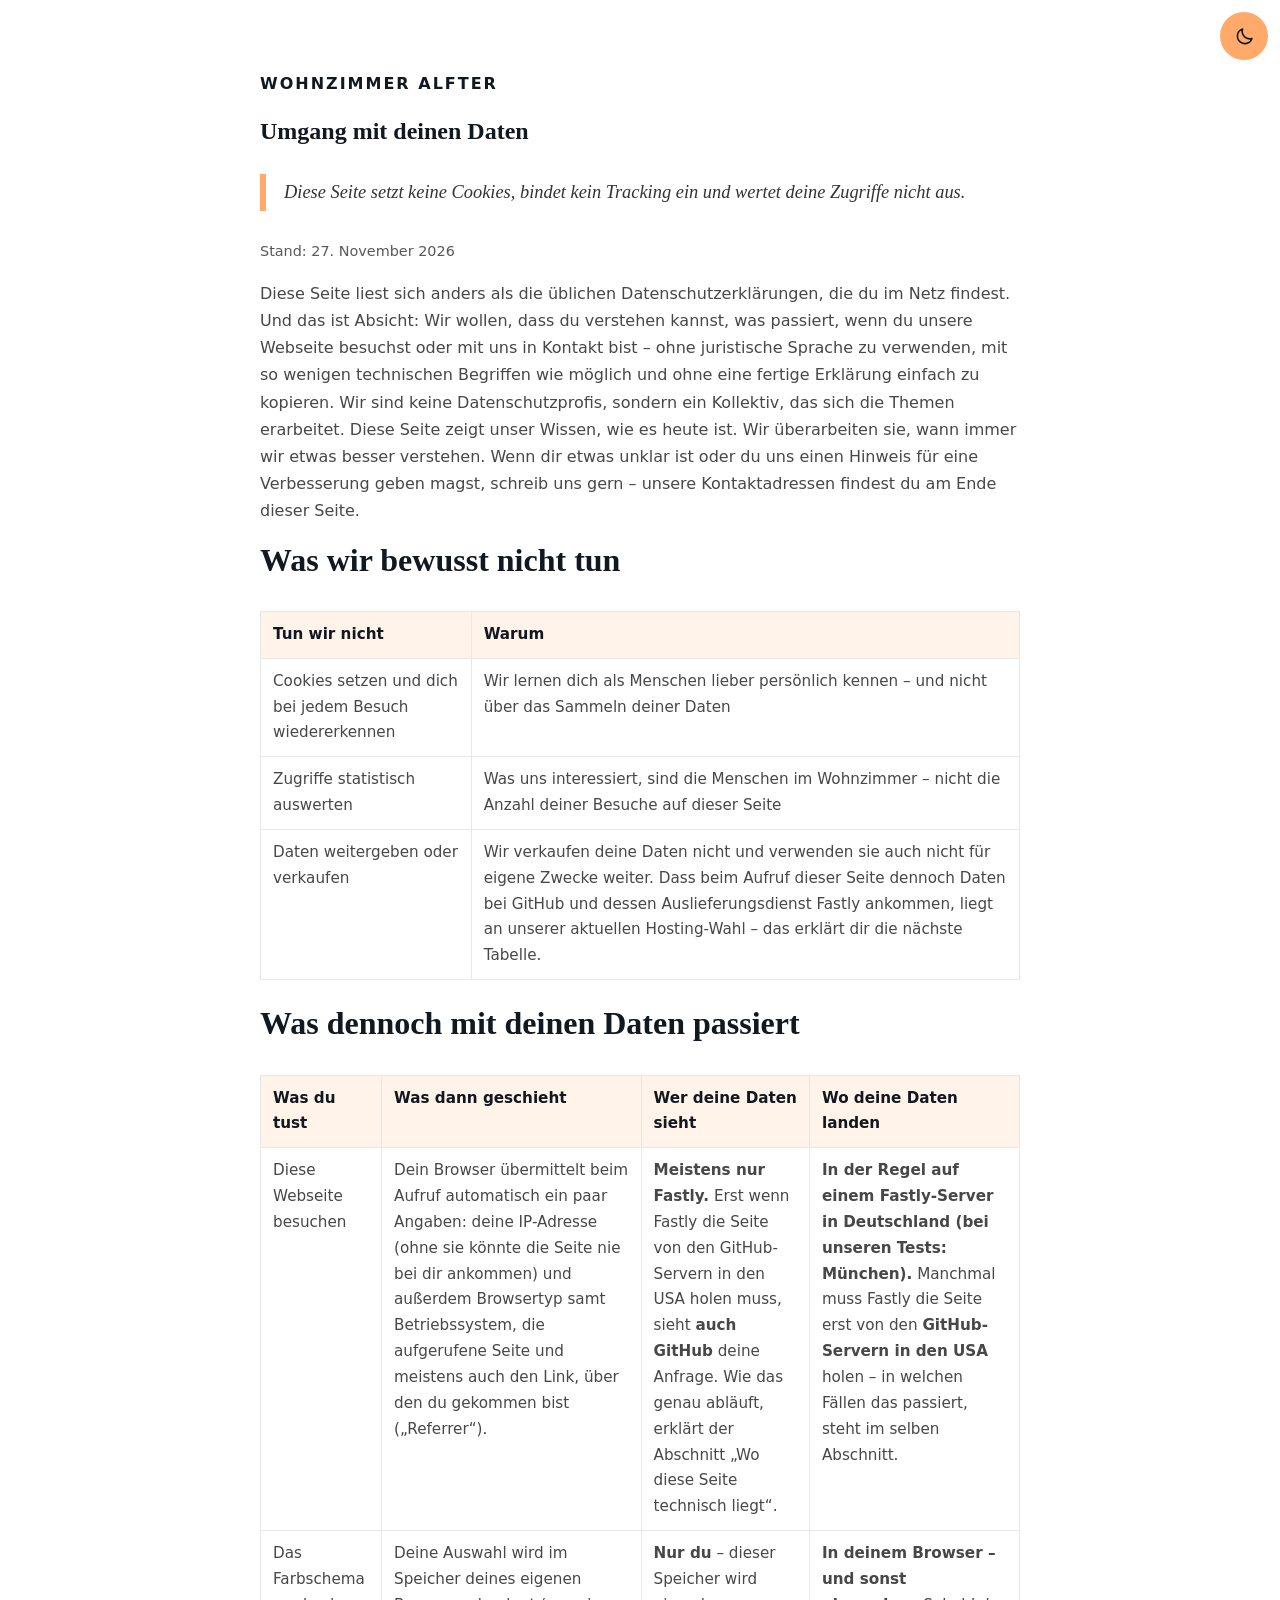
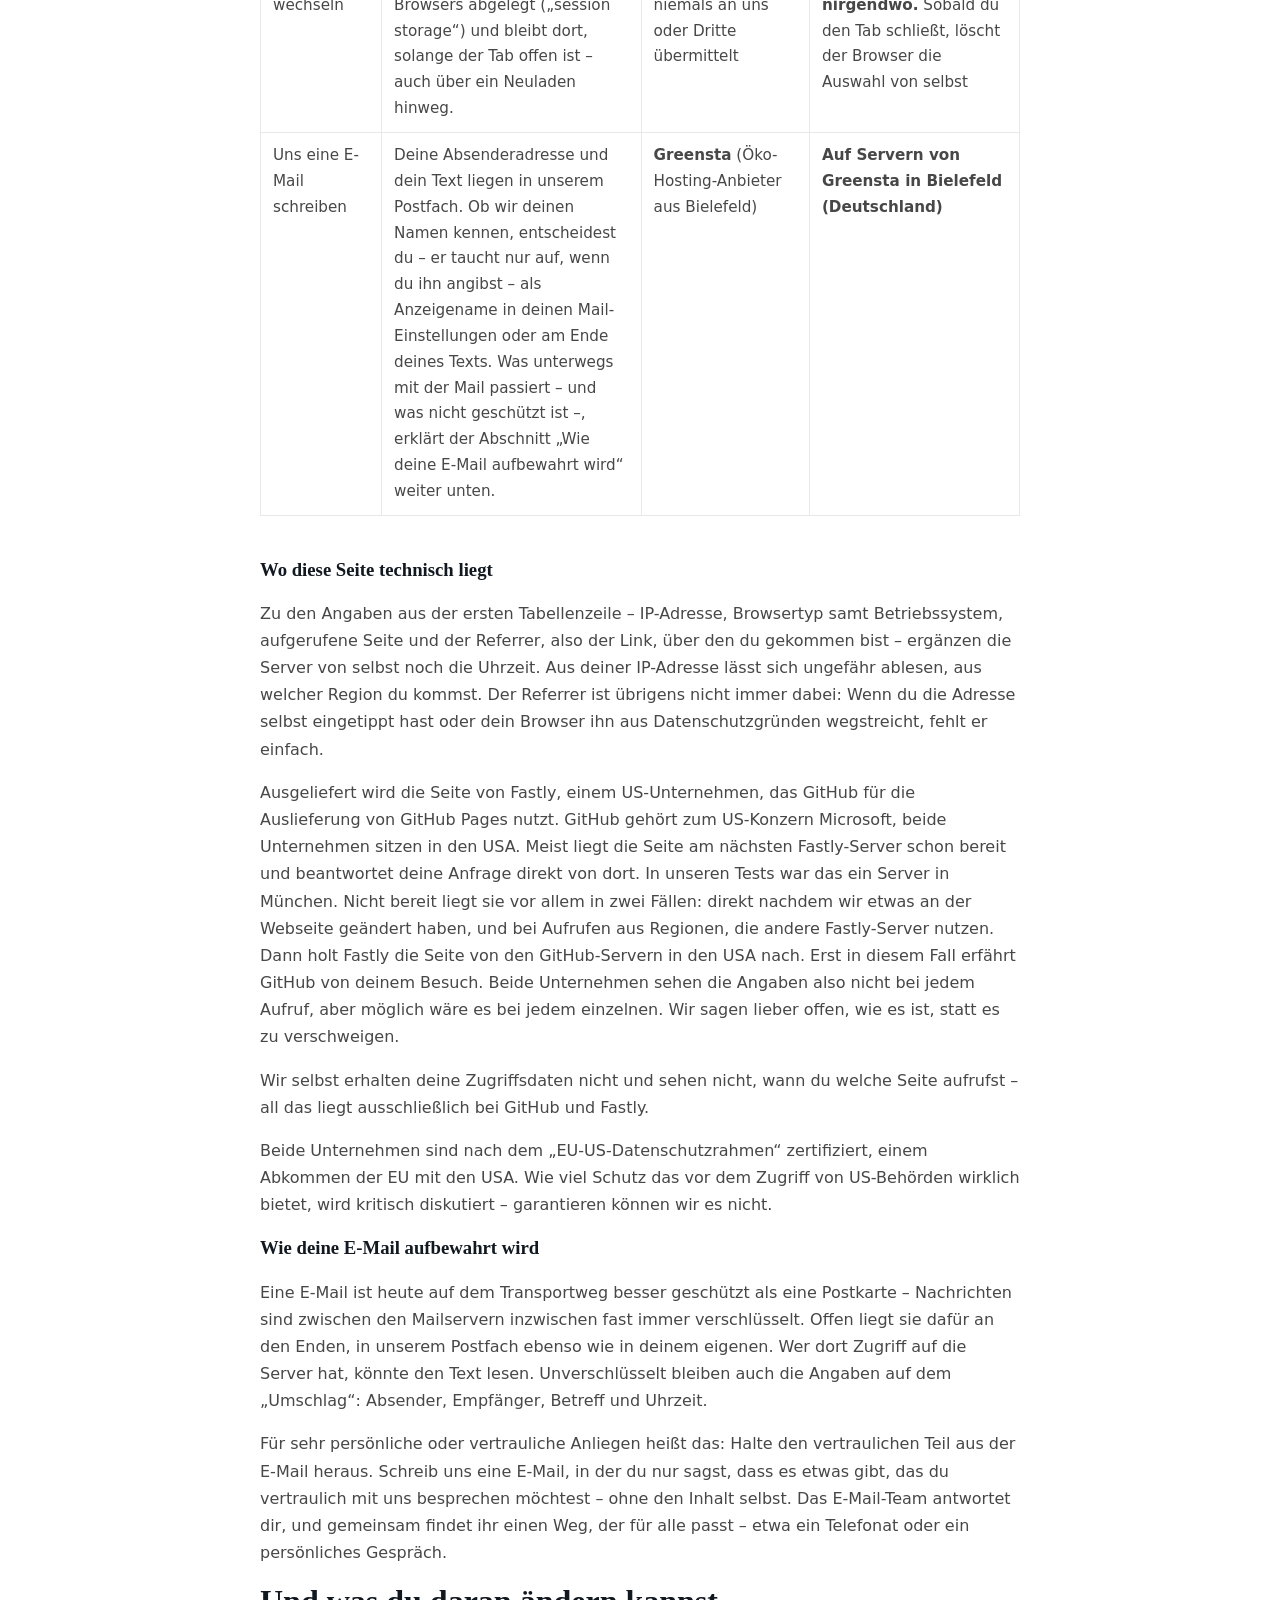
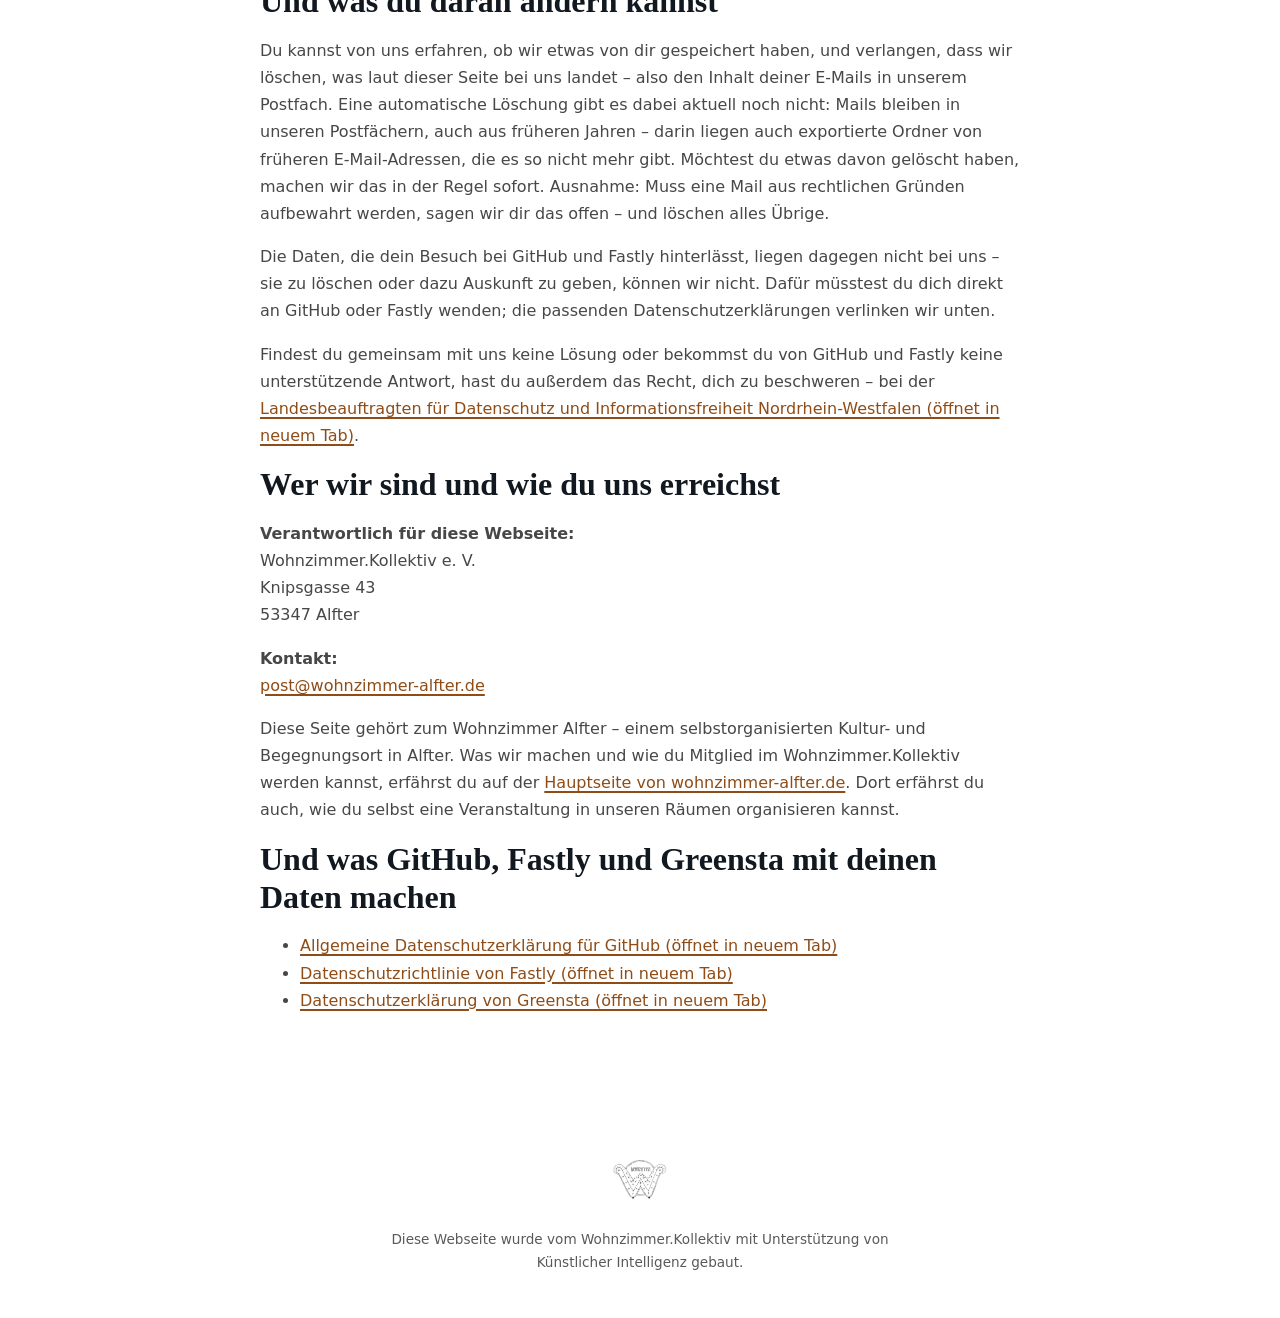
==== commit 66ad5a08: "style(content): Gedankenstrich statt Doppelpunkt in E-Mail-Zelle, Verweis auf E-Mail-Abschnitt präzi" ====
--- a/umgang-mit-daten.html
+++ b/umgang-mit-daten.html
@@ -167,8 +167,8 @@
       <td>Uns eine E-Mail schreiben</td>
       <td>
         Deine Absenderadresse und dein Text liegen in unserem
-        Postfach. Ob wir deinen Namen kennen, entscheidest du:
-        Er taucht nur auf, wenn du ihn angibst – als Anzeigename
+        Postfach. Ob wir deinen Namen kennen, entscheidest du –
+        er taucht nur auf, wenn du ihn angibst – als Anzeigename
         in deinen Mail-Einstellungen oder am Ende deines Texts.
         Was unterwegs mit der Mail passiert – und was nicht
         geschützt ist –, erklärt der Abschnitt „Wie deine
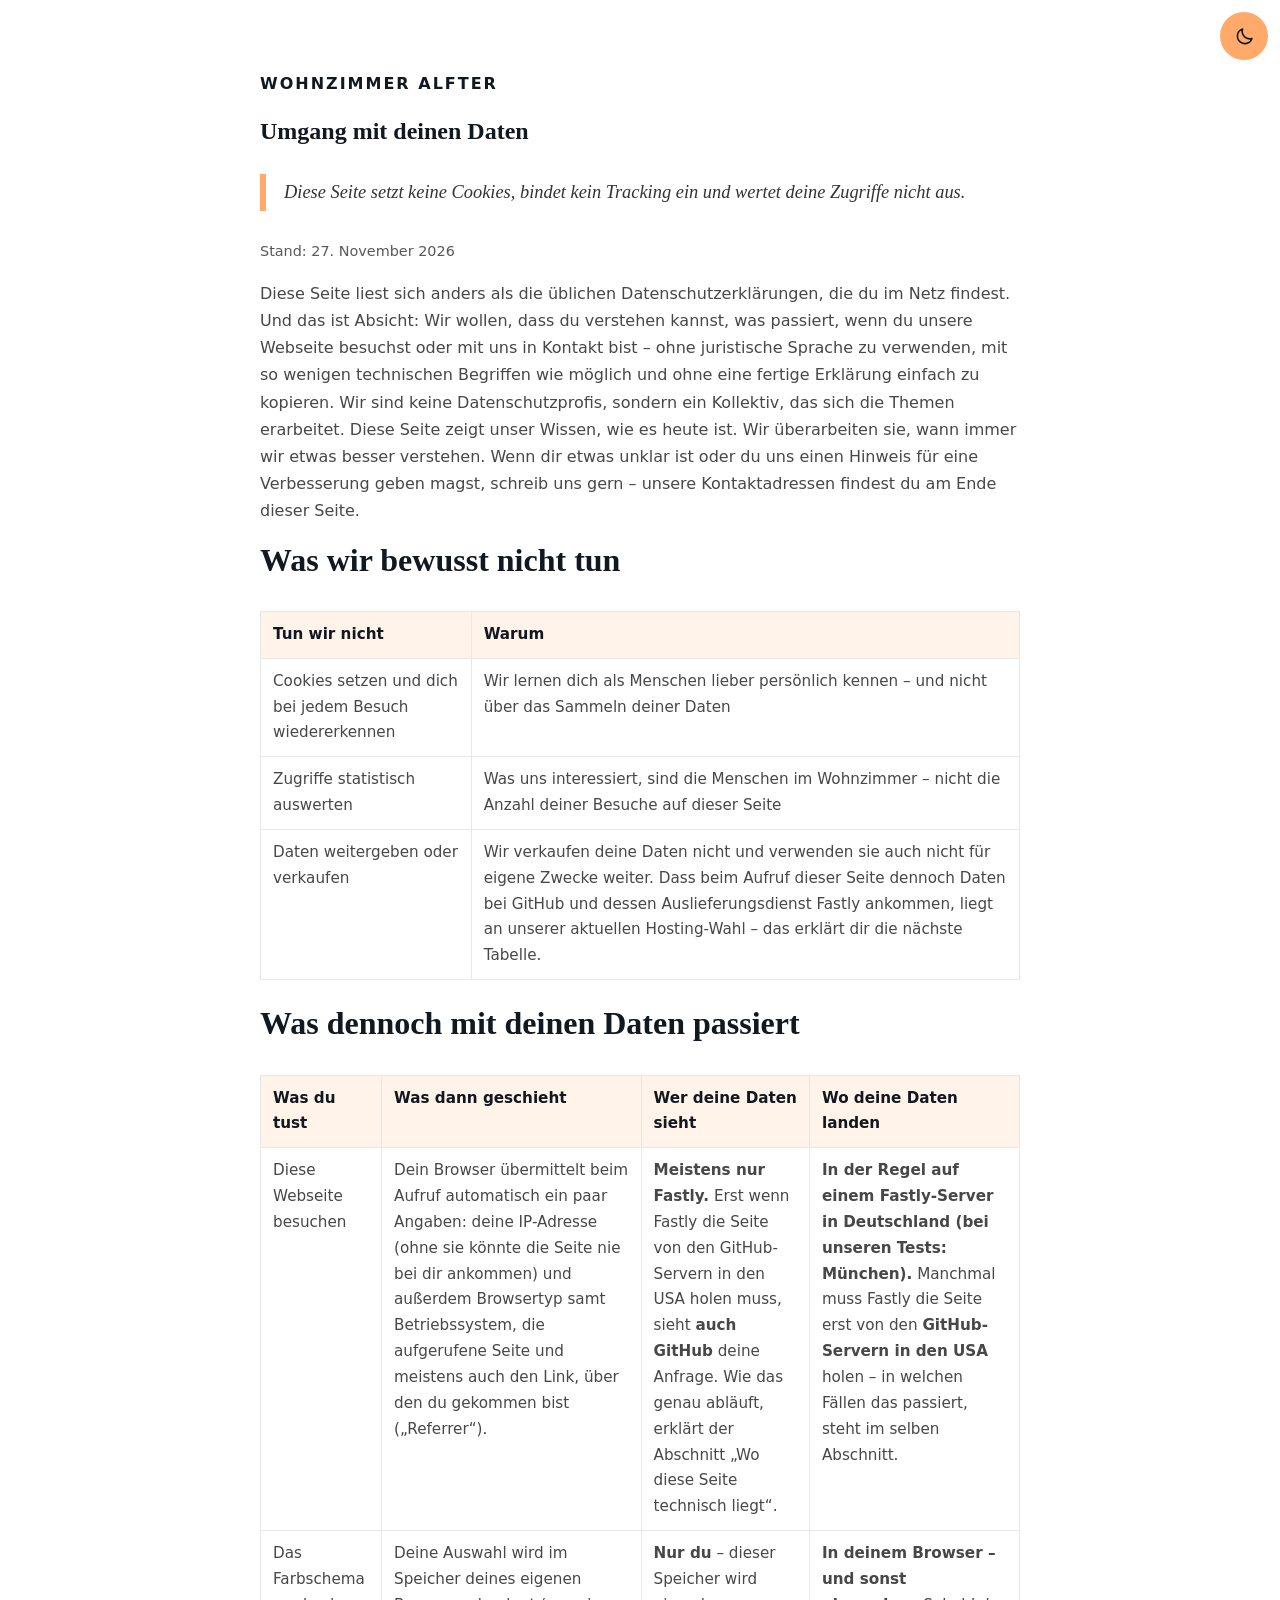
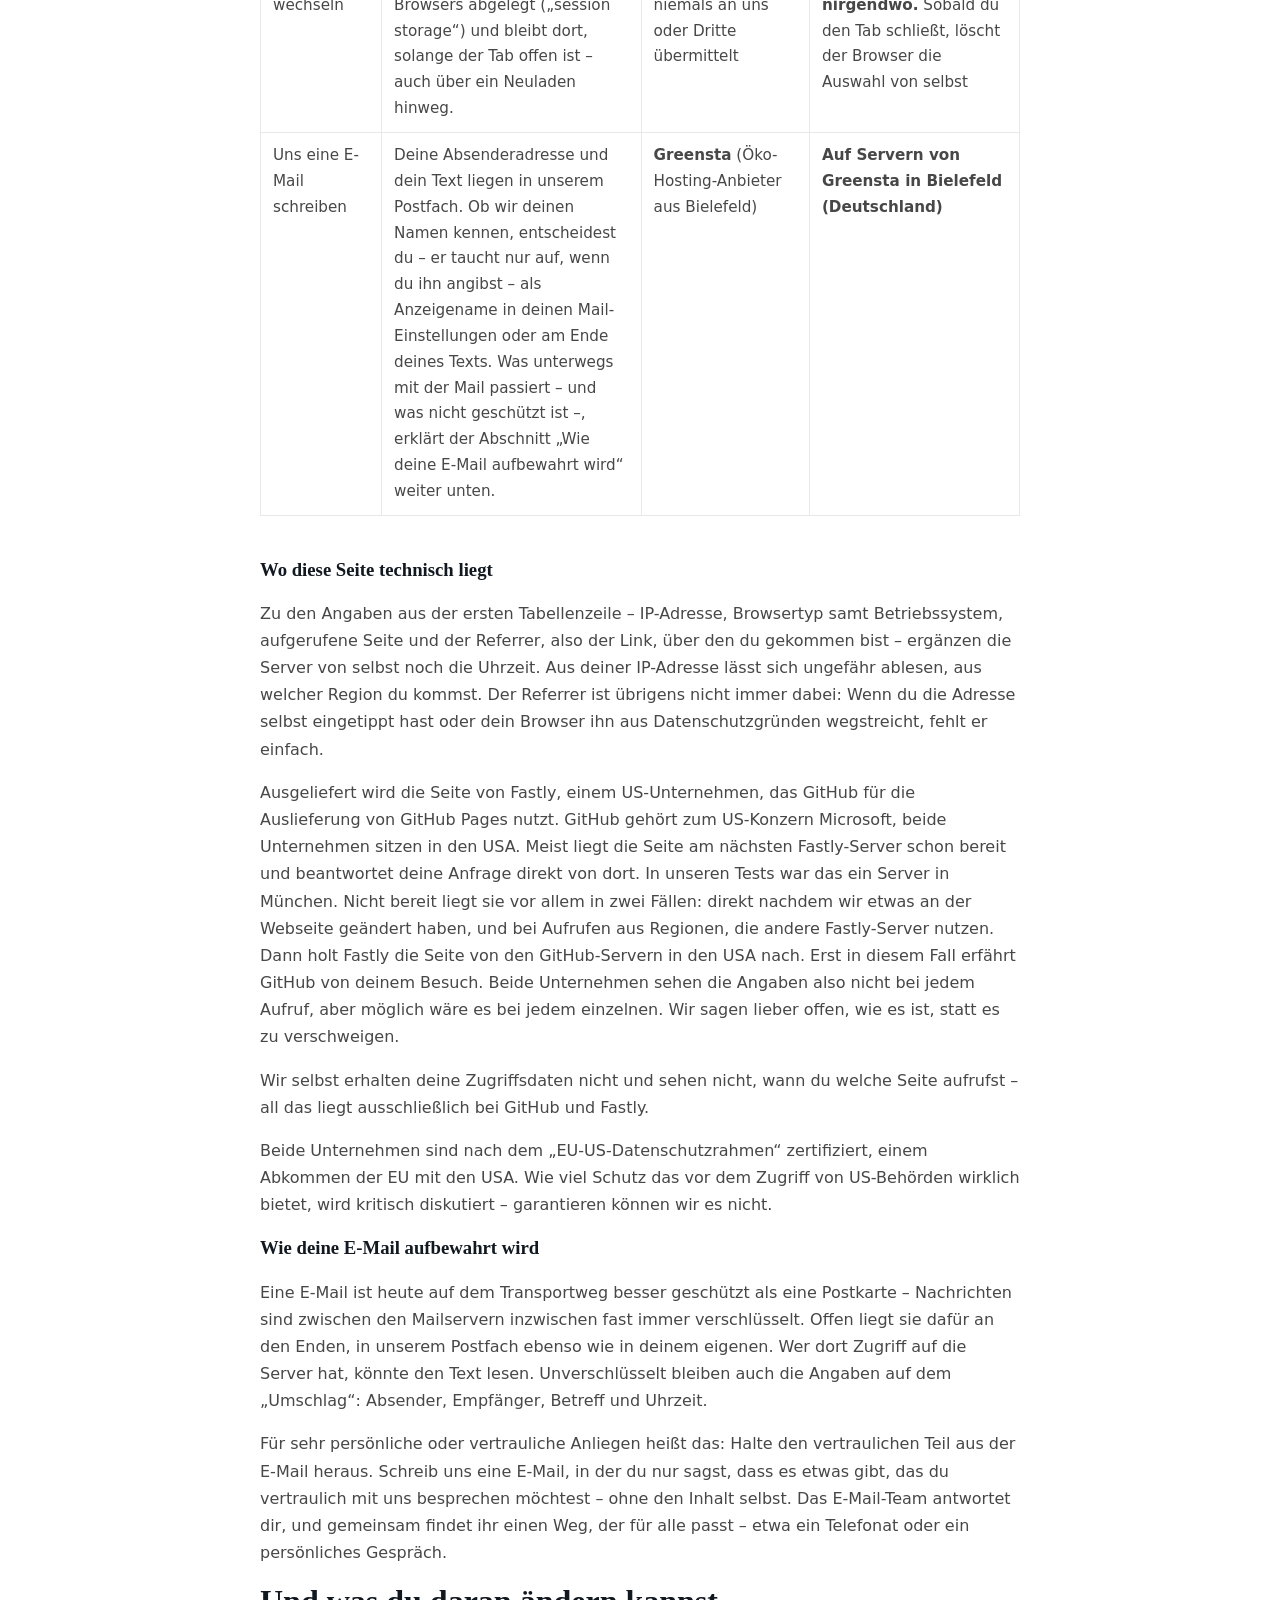
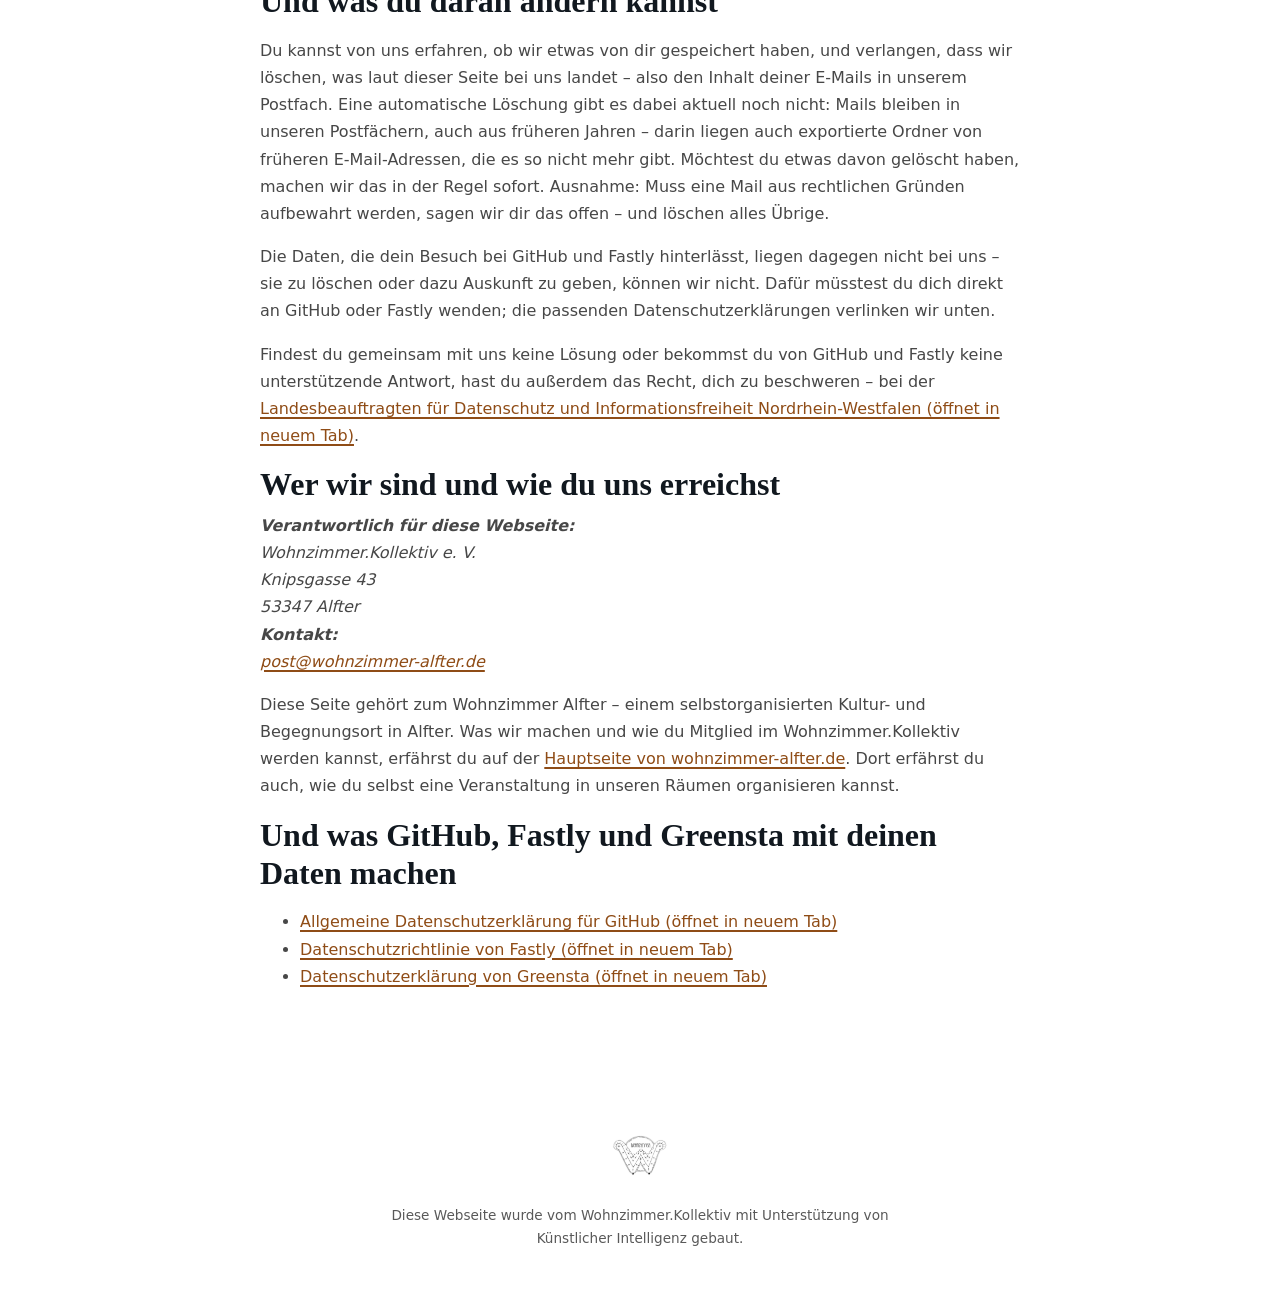
==== commit f9cd702f: "fix(a11y): Kontaktangaben als address-Element auszeichnen" ====
--- a/umgang-mit-daten.html
+++ b/umgang-mit-daten.html
@@ -289,14 +289,14 @@
 
 <h2>Wer wir sind und wie du uns erreichst</h2>
 
-<p>
+<address>
   <strong>Verantwortlich für diese Webseite:</strong><br>
   Wohnzimmer.Kollektiv e. V.<br>
   Knipsgasse 43<br>
   53347 Alfter
-</p>
-
-<p>
+</address>
+
+<address>
   <strong>Kontakt:</strong><br>
   <!--
     Diese E-Mail-Adresse ist zum Schutz vor einfachen
@@ -307,7 +307,7 @@
     Punkt       = &#46;
   -->
   <a href="mailto:post&#64;wohnzimmer&#45;alfter&#46;de">post@wohnzimmer-alfter.de</a>
-</p>
+</address>
 
 <p>
   Diese Seite gehört zum Wohnzimmer Alfter – einem
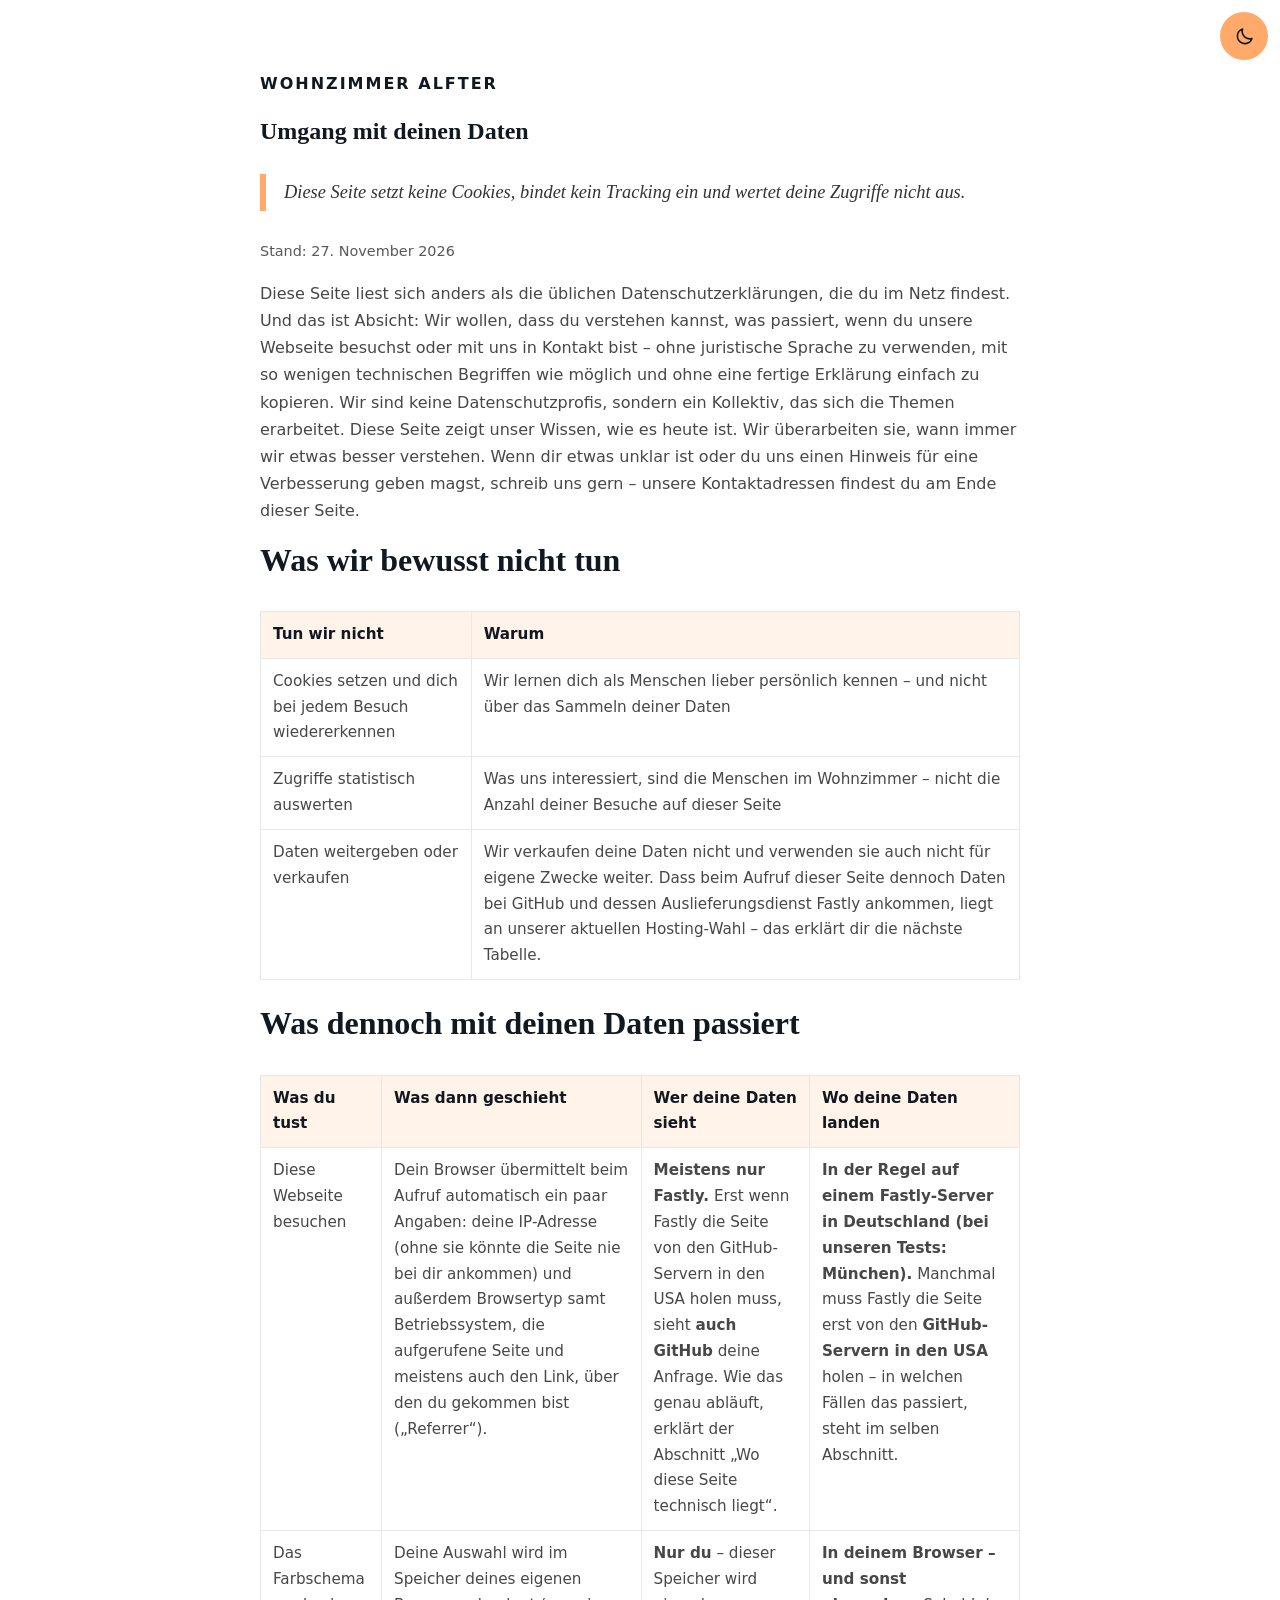
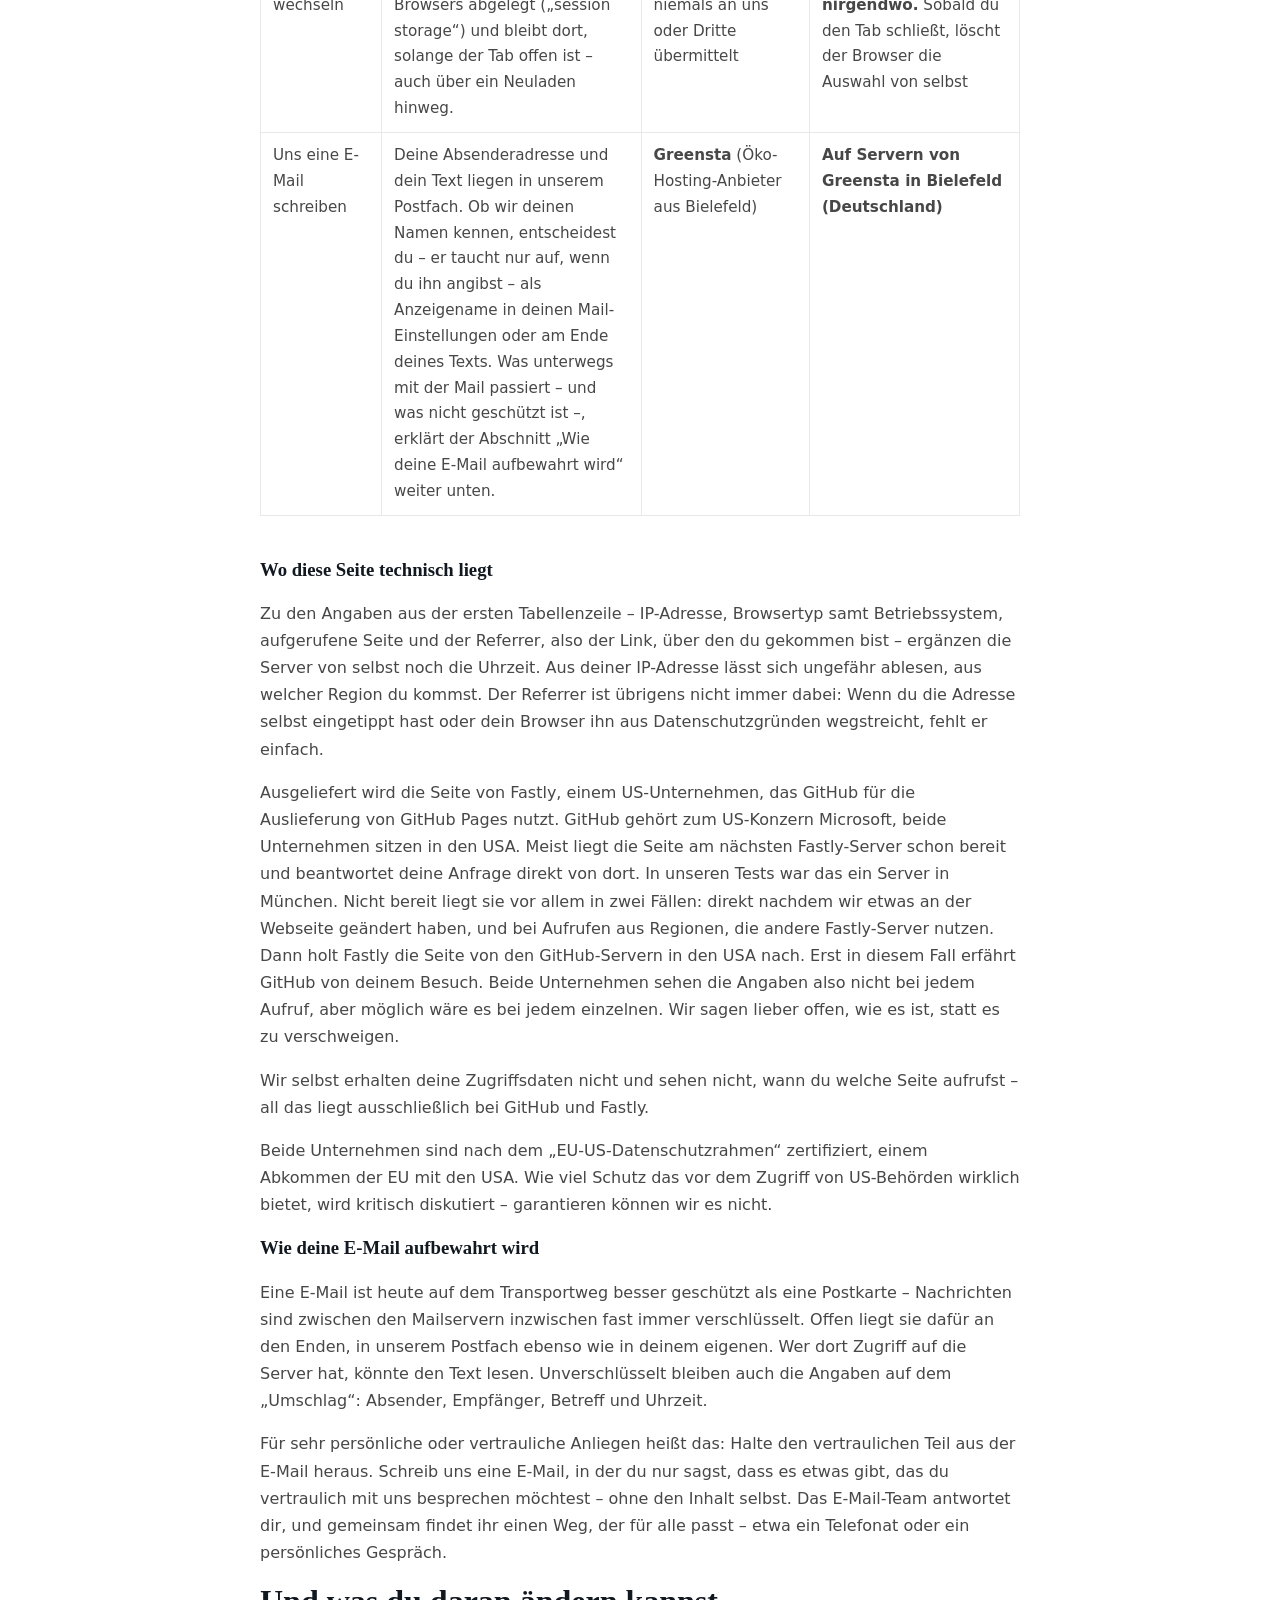
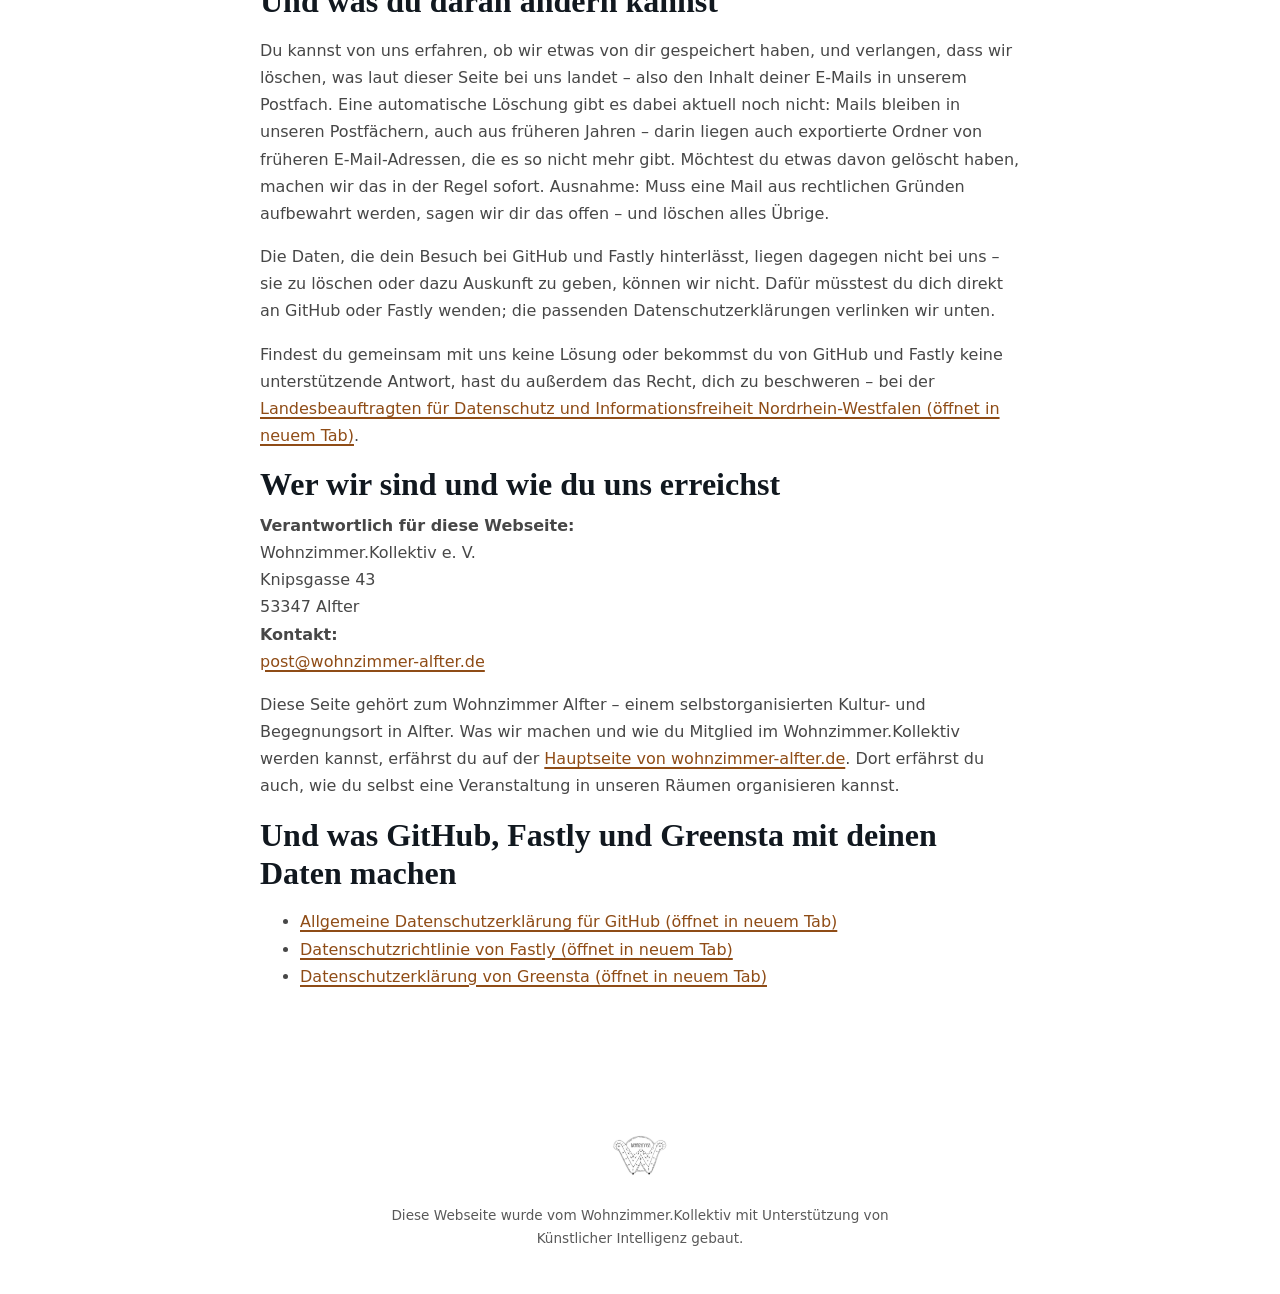
==== commit 62a64c73: "fix(a11y): scope=col auf Tabellenkopfzellen gesetzt" ====
--- a/umgang-mit-daten.html
+++ b/umgang-mit-daten.html
@@ -89,7 +89,7 @@
 <div class="table-wrap">
 <table>
   <thead>
-    <tr><th>Tun wir nicht</th><th>Warum</th></tr>
+    <tr><th scope="col">Tun wir nicht</th><th scope="col">Warum</th></tr>
   </thead>
   <tbody>
     <tr>
@@ -119,7 +119,7 @@
 <div class="table-wrap">
 <table>
   <thead>
-    <tr><th>Was du tust</th><th>Was dann geschieht</th><th>Wer deine Daten sieht</th><th>Wo deine Daten landen</th></tr>
+    <tr><th scope="col">Was du tust</th><th scope="col">Was dann geschieht</th><th scope="col">Wer deine Daten sieht</th><th scope="col">Wo deine Daten landen</th></tr>
   </thead>
   <tbody>
     <tr>
--- a/assets/style.css
+++ b/assets/style.css
@@ -611,3 +611,7 @@
   font-size: 0.9rem;
   color: var(--color-text-muted);
 }
+
+address {
+  font-style: normal;
+}
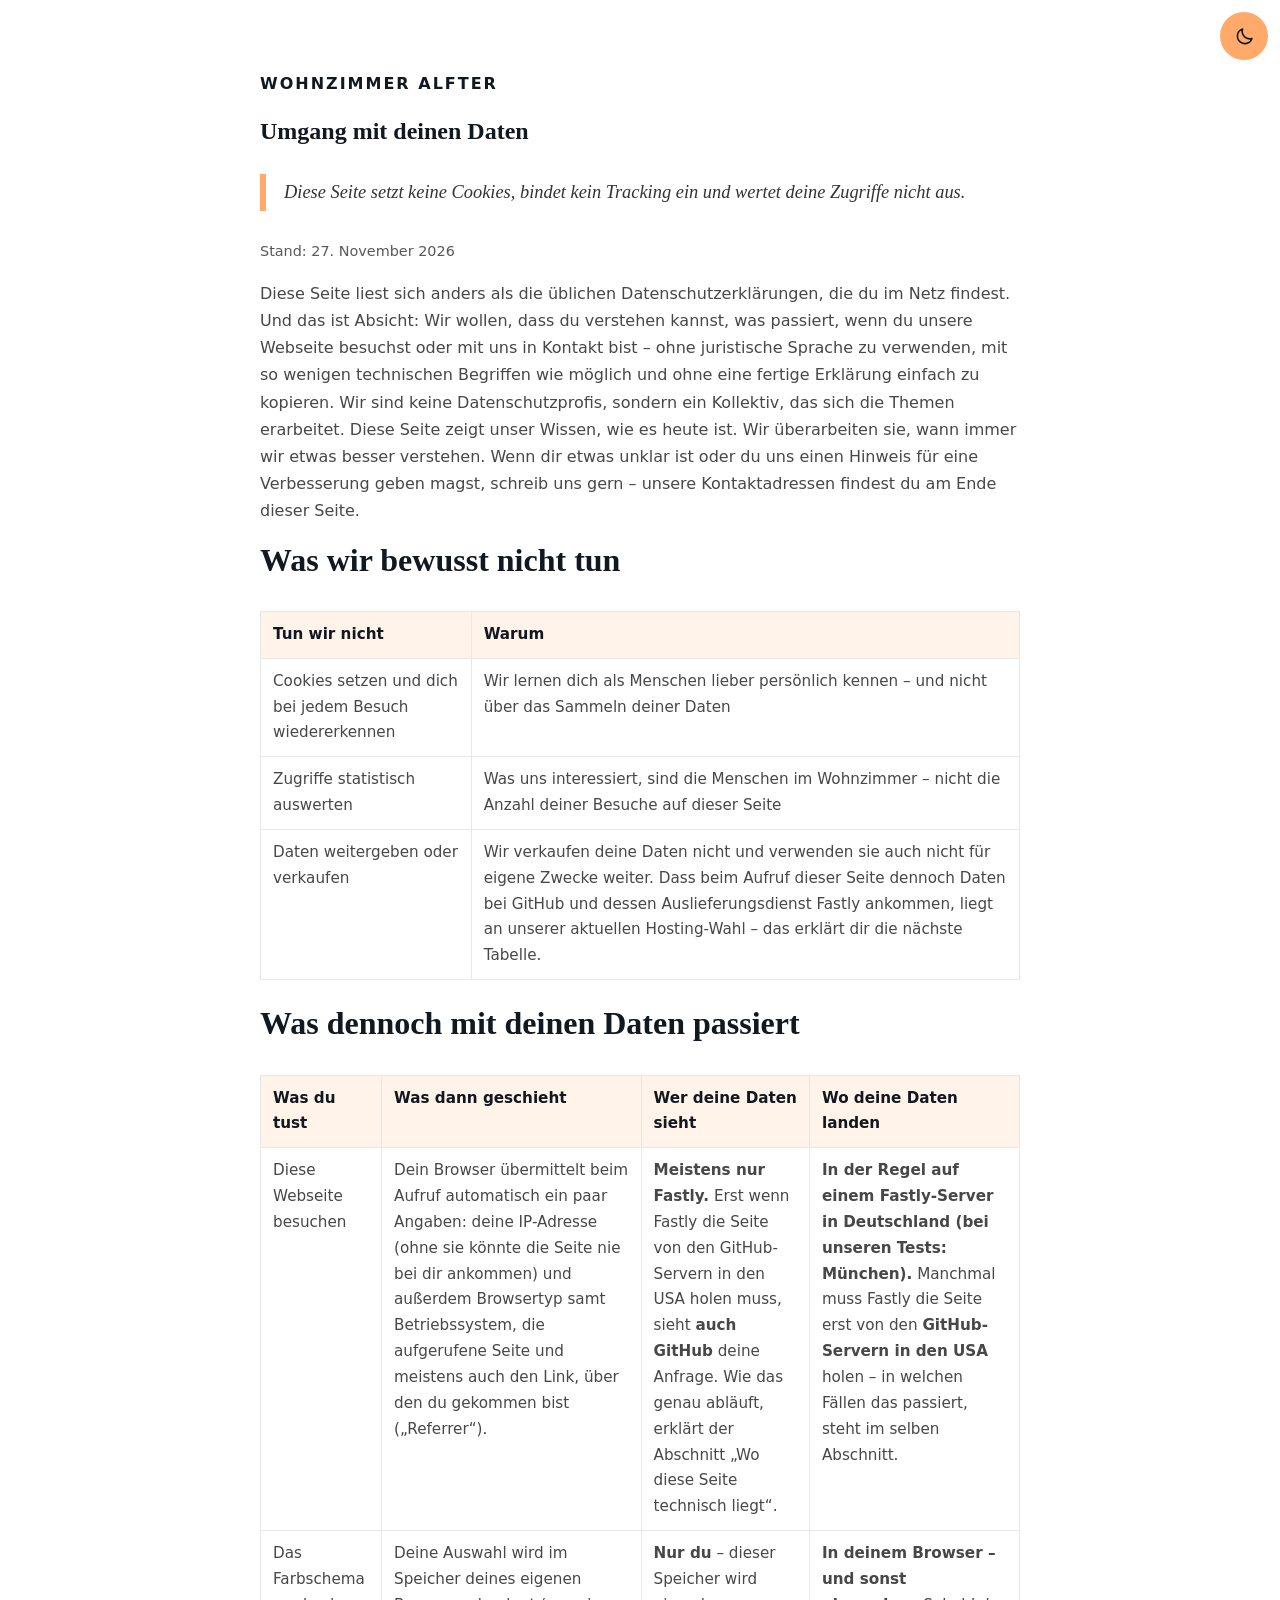
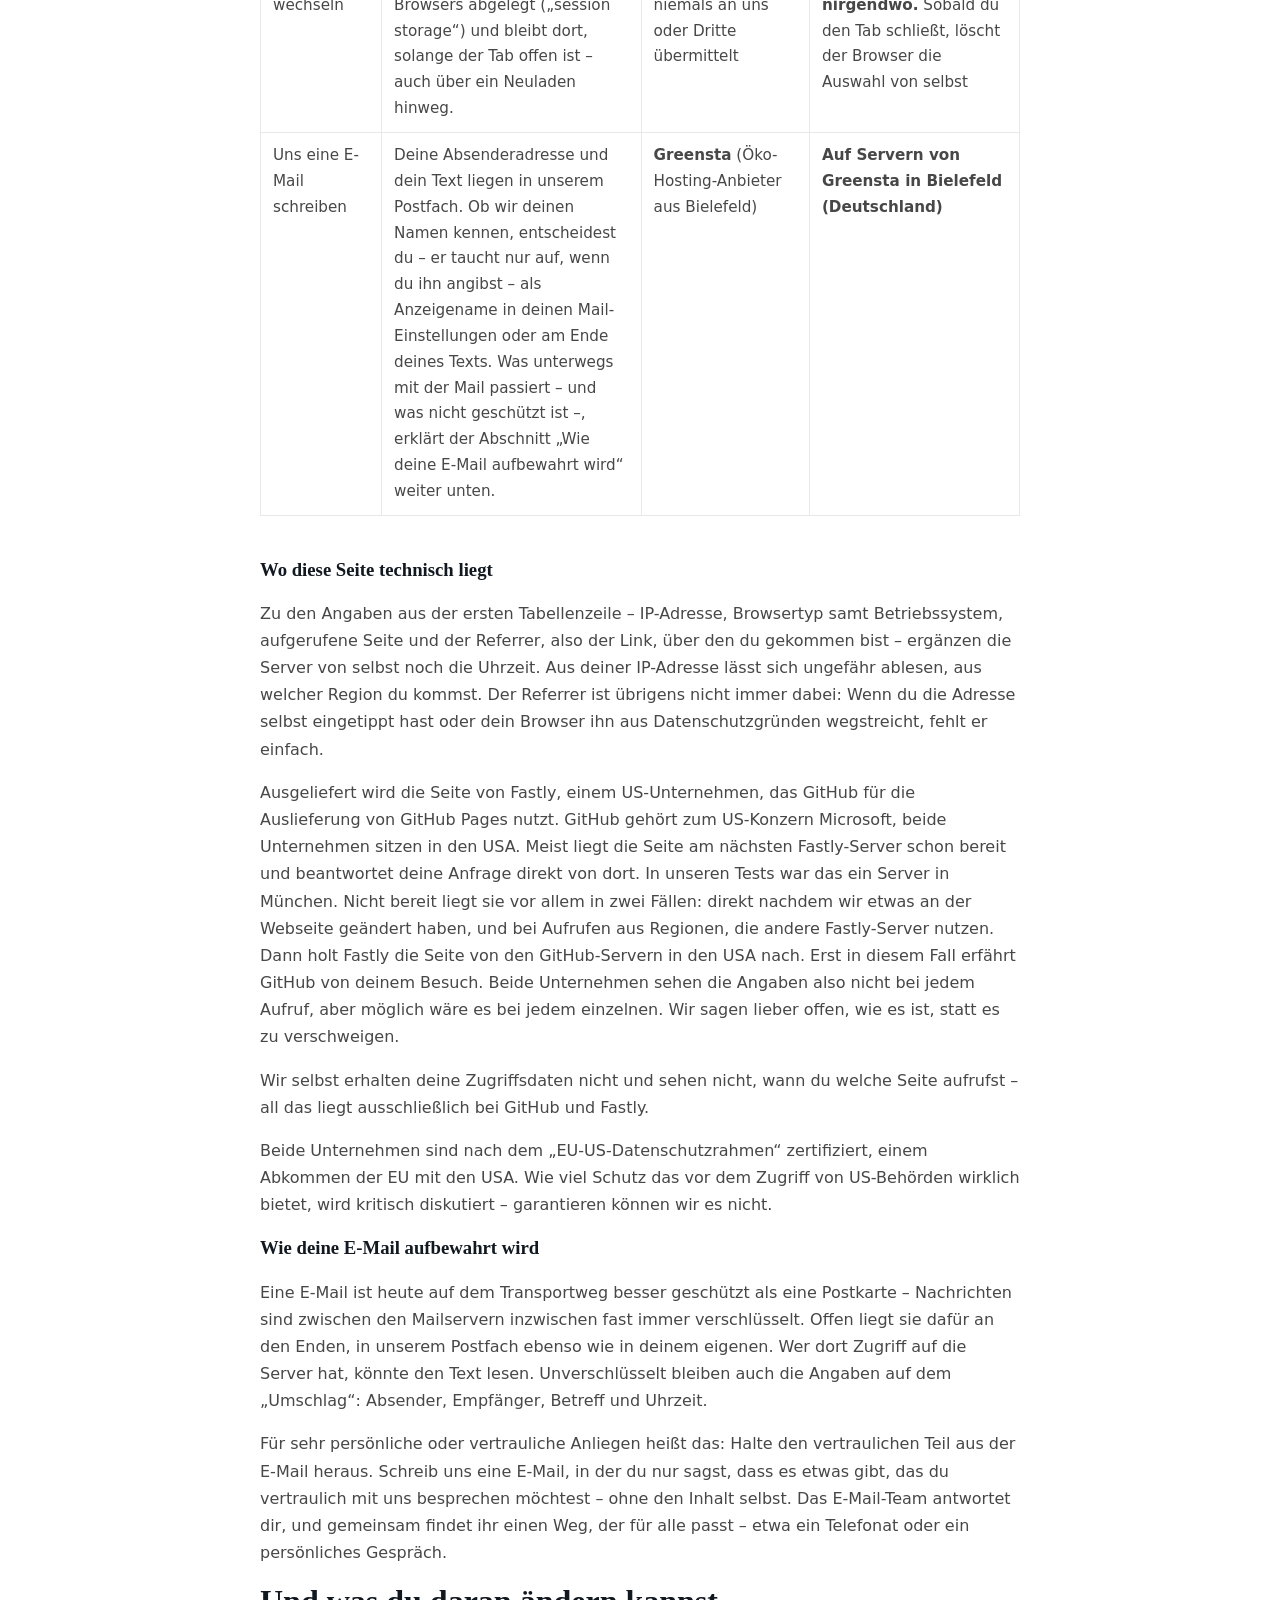
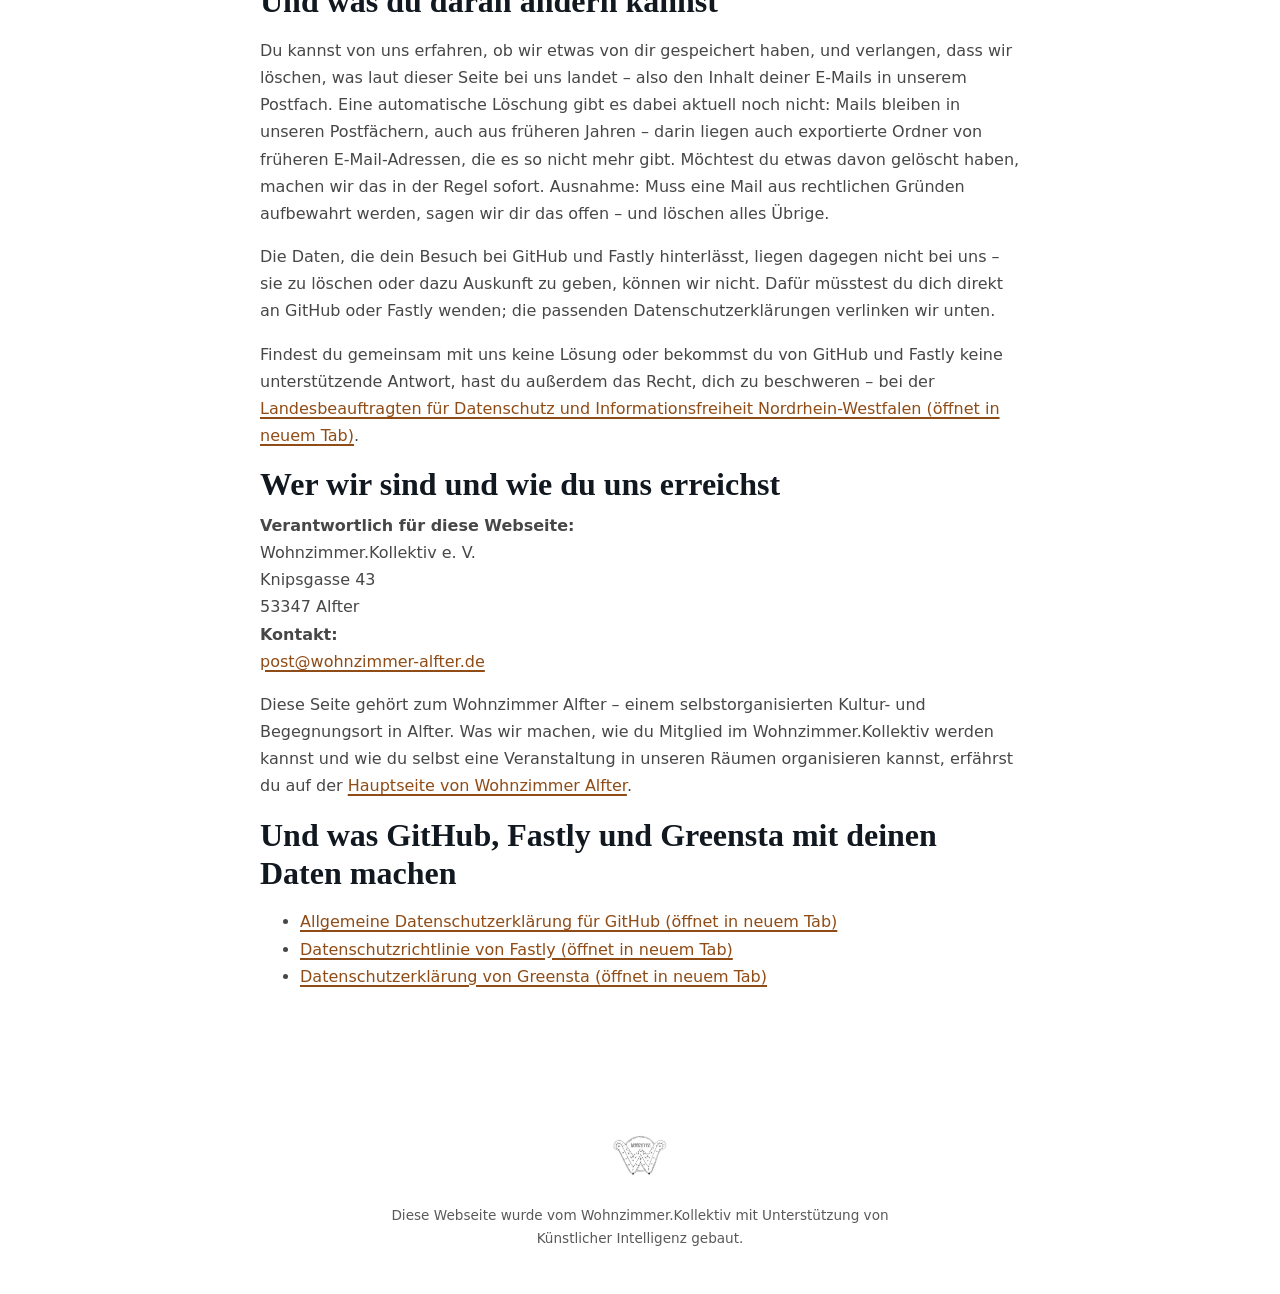
==== commit 51b4ccda: "docs(web): Verweis auf Hauptseite gekürzt, Linktext ohne Domain" ====
--- a/umgang-mit-daten.html
+++ b/umgang-mit-daten.html
@@ -312,11 +312,10 @@
 <p>
   Diese Seite gehört zum Wohnzimmer Alfter – einem
   selbstorganisierten Kultur- und Begegnungsort in Alfter. Was wir
-  machen und wie du Mitglied im Wohnzimmer.Kollektiv werden kannst,
-  erfährst du auf der
-  <a href="/">Hauptseite von wohnzimmer-alfter.de</a>.
-  Dort erfährst du auch, wie du selbst eine Veranstaltung in
-  unseren Räumen organisieren kannst.
+  machen, wie du Mitglied im Wohnzimmer.Kollektiv werden kannst und
+  wie du selbst eine Veranstaltung in unseren Räumen organisieren
+  kannst, erfährst du auf der
+  <a href="/">Hauptseite von Wohnzimmer Alfter</a>.
 </p>
 
 <h2>Und was GitHub, Fastly und Greensta mit deinen Daten machen</h2>
